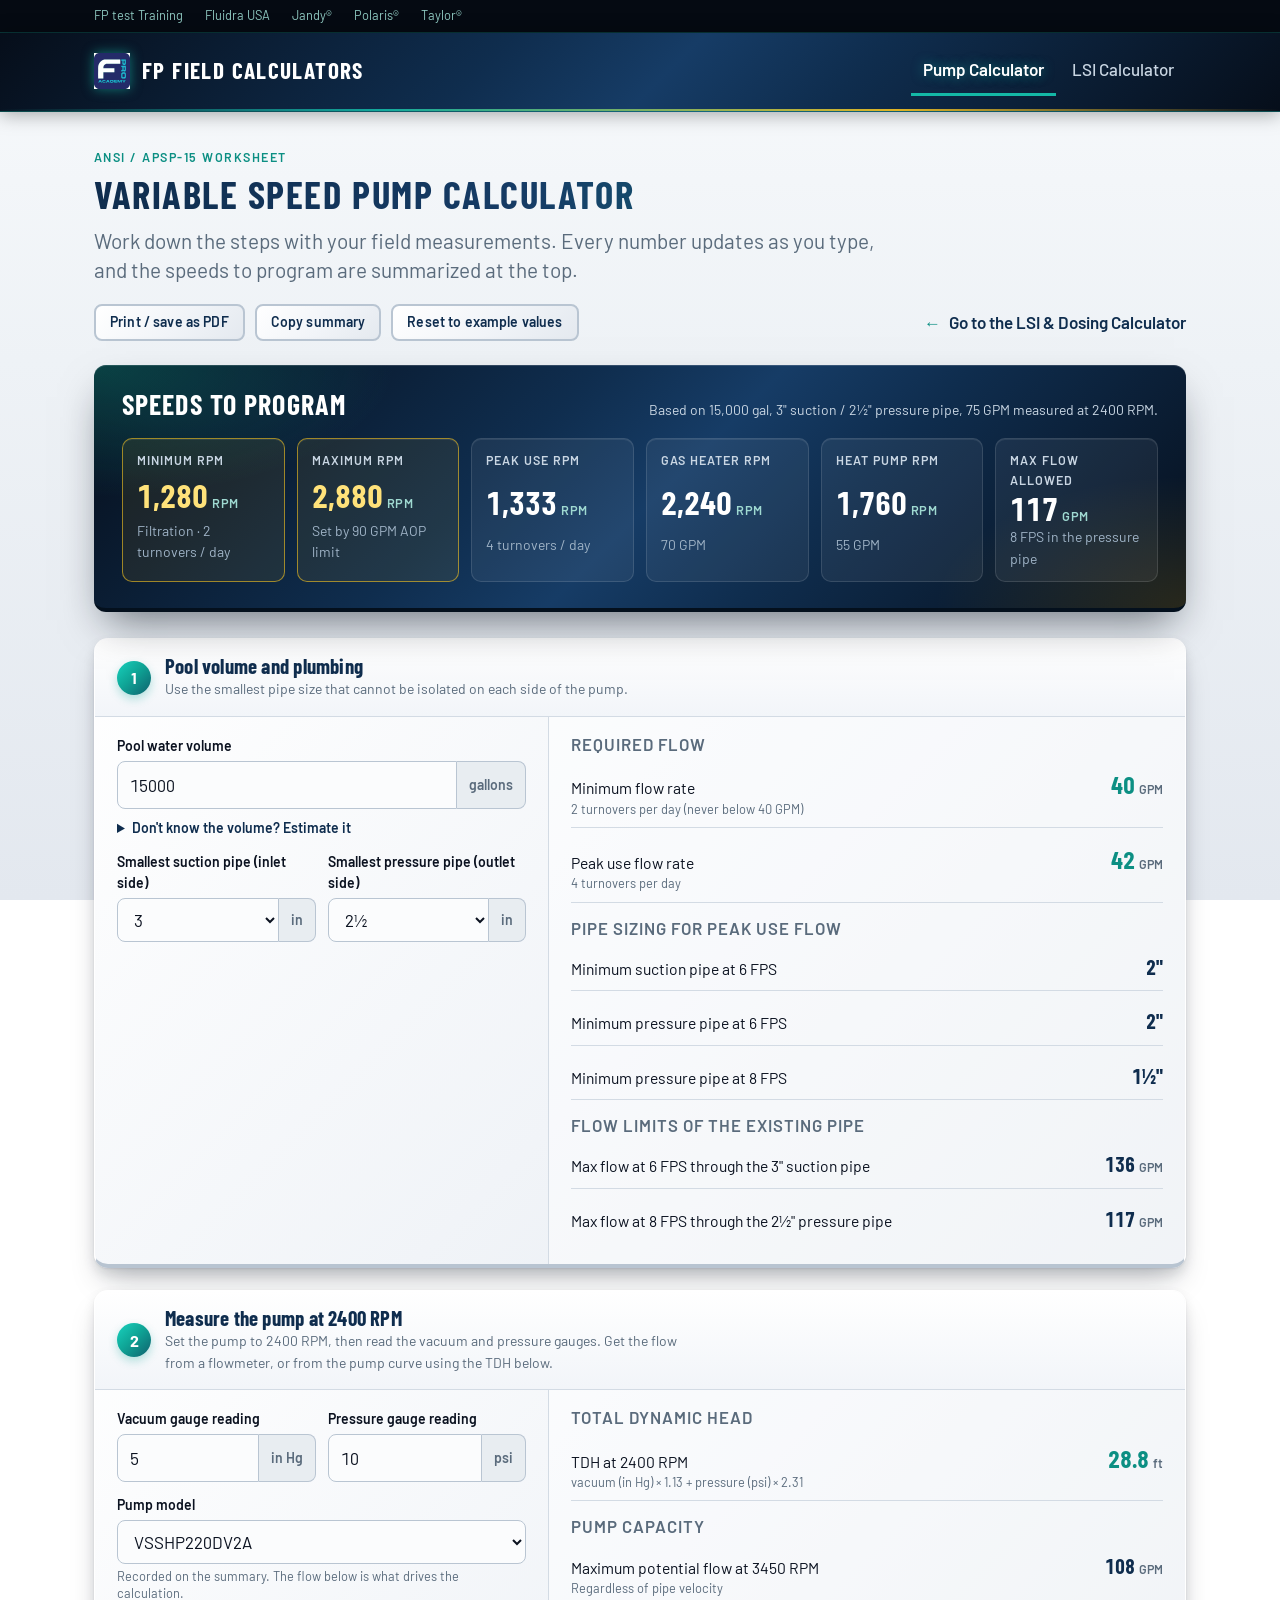
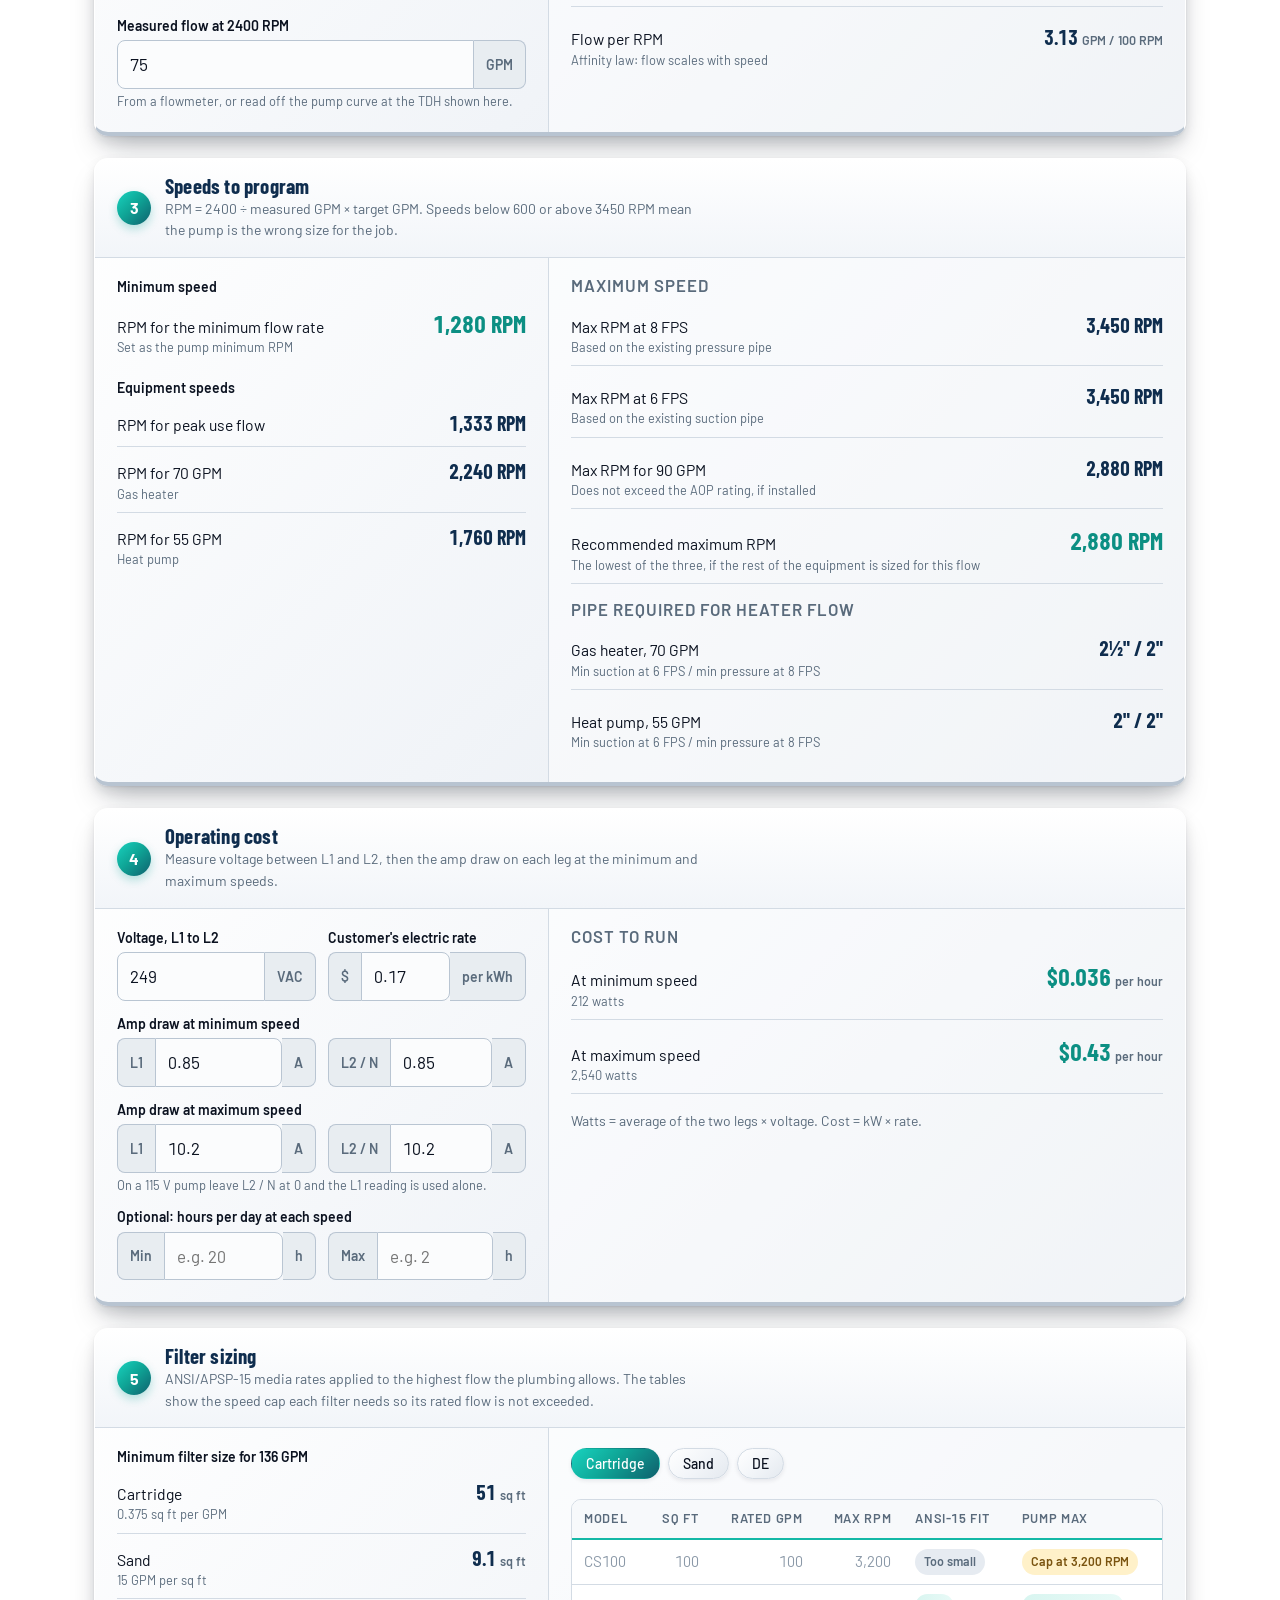
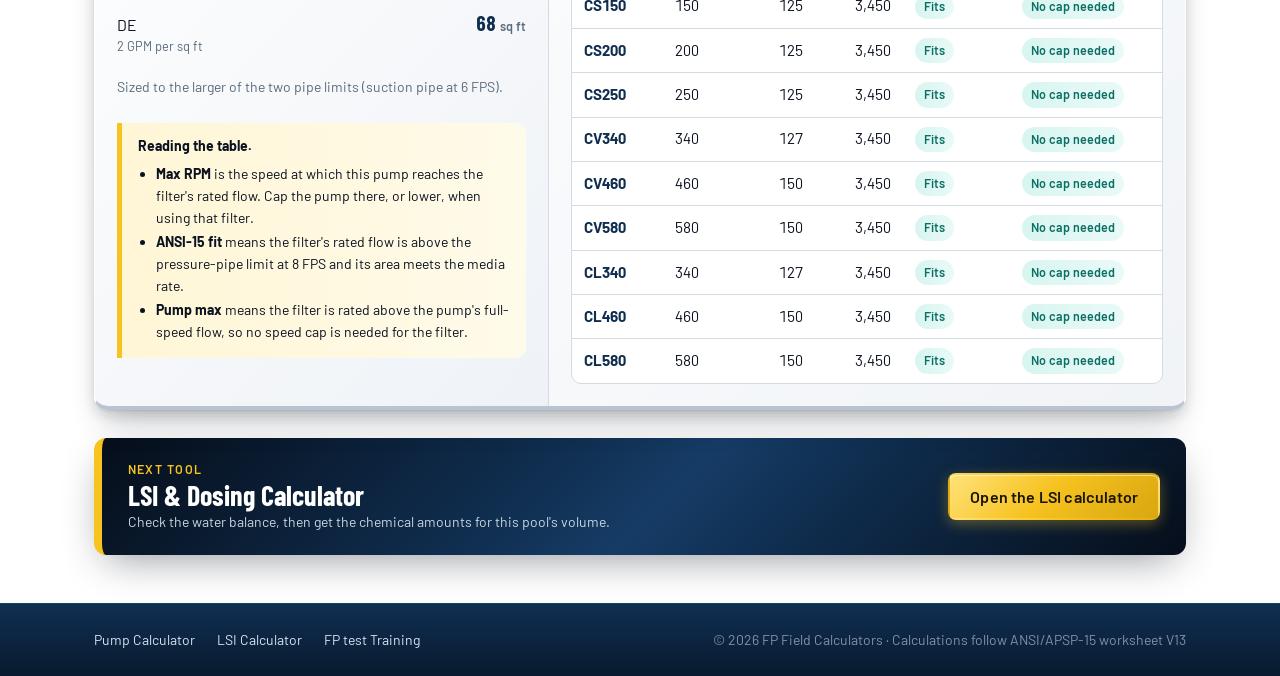
==== index.html @ d6dd89a1 "Add files via upload" ====
<!doctype html>
<html lang="en">
<head>
  <meta charset="utf-8">
  <meta name="viewport" content="width=device-width, initial-scale=1, viewport-fit=cover">
  <title>Variable Speed Pump Calculator</title>
  <meta name="description" content="ANSI/APSP-15 variable speed pump worksheet: flow rates, RPM settings, pipe velocity limits, filter sizing and operating cost.">
  <meta name="theme-color" content="#0F2D4E">
  <link rel="manifest" href="manifest.webmanifest">
  <link rel="icon" href="icon.svg" type="image/svg+xml">
  <link rel="preconnect" href="https://fonts.googleapis.com">
  <link rel="preconnect" href="https://fonts.gstatic.com" crossorigin>
  <link href="https://fonts.googleapis.com/css2?family=Barlow:wght@400;500;600;700&family=Barlow+Condensed:wght@600;700&display=swap" rel="stylesheet">
  <link rel="stylesheet" href="css/styles.css">
</head>
<body>
  <a class="skip" href="#app">Skip to content</a>

  <div class="utility">
    <div class="wrap utility-in">
      <a href="https://fptestacademy.github.io/testacademy/" target="_blank" rel="noopener">FP test Training</a>
      <a href="https://www.fluidrausa.com/en" target="_blank" rel="noopener">Fluidra USA</a>
      <a href="https://www.jandy.com/en" target="_blank" rel="noopener">Jandy&reg;</a>
      <a href="https://www.polarispool.com/en" target="_blank" rel="noopener">Polaris&reg;</a>
      <a href="https://taylortechnologies.com/" target="_blank" rel="noopener">Taylor&reg;</a>
    </div>
  </div>
  <header class="site-header">
    <div class="wrap header-in">
      <a class="brand" href="index.html"><img src="icon.svg" alt=""><span>FP Field Calculators</span></a>
      <button class="menu-btn" id="menubtn" type="button" aria-expanded="false" aria-controls="navarea" aria-label="Menu"><span></span><span></span><span></span></button>
      <div class="nav-area" id="navarea">
        <nav class="nav" aria-label="Main">
          <a href="index.html" aria-current="page">Pump Calculator</a>
          <a href="lsi.html">LSI Calculator</a>
        </nav>
      </div>
    </div>
  </header>

  <main id="app" tabindex="-1">
    <div class="wrap">
      <div class="page-title">
        <span class="eyebrow">ANSI / APSP-15 worksheet</span>
        <h1>Variable Speed Pump Calculator</h1>
        <p class="lede">Work down the steps with your field measurements. Every number updates as you type, and the speeds to program are summarized at the top.</p>
        <div class="page-actions no-print">
          <button class="btn btn-ghost btn-sm" id="printBtn" type="button">Print / save as PDF</button>
          <button class="btn btn-ghost btn-sm" id="copyBtn" type="button">Copy summary</button>
          <button class="btn btn-ghost btn-sm" id="resetBtn" type="button">Reset to example values</button>
          <a class="backlink" href="lsi.html" style="margin-left:auto">Go to the LSI &amp; Dosing Calculator</a>
        </div>
      </div>

      <section class="hero" aria-labelledby="heroTitle">
        <div class="hero-head">
          <div class="hero-title" id="heroTitle">Speeds to program</div>
          <p class="hero-note">Based on <span id="hVolume">15,000</span> gal, <span id="hSuction">3"</span> suction / <span id="hPressure">2.5"</span> pressure pipe, <span id="hGpm">75</span> GPM measured at 2400 RPM.</p>
        </div>
        <div class="tiles">
          <div class="tile is-key"><span class="tile-label">Minimum RPM</span><span class="tile-value" id="tMin">—</span><span class="tile-sub">Filtration · 2 turnovers / day</span></div>
          <div class="tile is-key"><span class="tile-label">Maximum RPM</span><span class="tile-value" id="tMax">—</span><span class="tile-sub" id="tMaxSub">Lowest of the pipe and AOP limits</span></div>
          <div class="tile"><span class="tile-label">Peak use RPM</span><span class="tile-value" id="tPeak">—</span><span class="tile-sub">4 turnovers / day</span></div>
          <div class="tile"><span class="tile-label">Gas heater RPM</span><span class="tile-value" id="tHeater">—</span><span class="tile-sub">70 GPM</span></div>
          <div class="tile"><span class="tile-label">Heat pump RPM</span><span class="tile-value" id="tHeatPump">—</span><span class="tile-sub">55 GPM</span></div>
          <div class="tile"><span class="tile-label">Max flow allowed</span><span class="tile-value" id="tMaxGpm">—</span><span class="tile-sub" id="tMaxGpmSub">Limited by pipe velocity</span></div>
        </div>
      </section>

      <div class="steps">

        <!-- STEP 1 -->
        <section class="step" aria-labelledby="s1">
          <div class="step-head"><span class="step-n">1</span><div><h2 id="s1">Pool volume and plumbing</h2><p>Use the smallest pipe size that cannot be isolated on each side of the pump.</p></div></div>
          <div class="step-body">
            <div class="inputs">
              <div class="field">
                <label for="volume">Pool water volume</label>
                <div class="control"><input type="number" id="volume" inputmode="decimal" min="0" step="100" value="15000"><span class="unit">gallons</span></div>
                <details class="more">
                  <summary>Don't know the volume? Estimate it</summary>
                  <div class="two" style="margin-top:8px">
                    <div class="field"><label for="estShape">Shape</label><select id="estShape"><option value="7.5">Rectangle</option><option value="5.9">Round / oval</option><option value="7.0">Kidney / freeform</option></select></div>
                    <div class="field"><label for="estLen">Length</label><div class="control"><input type="number" id="estLen" inputmode="decimal" min="0" step="1" placeholder="30"><span class="unit">ft</span></div></div>
                    <div class="field"><label for="estWid">Width</label><div class="control"><input type="number" id="estWid" inputmode="decimal" min="0" step="1" placeholder="15"><span class="unit">ft</span></div></div>
                    <div class="field"><label for="estDepth">Average depth</label><div class="control"><input type="number" id="estDepth" inputmode="decimal" min="0" step="0.5" placeholder="5"><span class="unit">ft</span></div></div>
                  </div>
                  <div class="row" style="margin-top:10px"><span class="small muted">Estimate: <strong id="estOut">—</strong></span><button type="button" class="btn btn-ghost btn-sm" id="estUse">Use this volume</button></div>
                </details>
              </div>
              <div class="two">
                <div class="field">
                  <label for="suction">Smallest suction pipe (inlet side)</label>
                  <div class="control"><select id="suction"><option value="1">1</option><option value="1.5">1½</option><option value="2">2</option><option value="2.5">2½</option><option value="3" selected>3</option><option value="4">4</option><option value="6">6</option></select><span class="unit">in</span></div>
                </div>
                <div class="field">
                  <label for="pressure">Smallest pressure pipe (outlet side)</label>
                  <div class="control"><select id="pressure"><option value="1">1</option><option value="1.5">1½</option><option value="2">2</option><option value="2.5" selected>2½</option><option value="3">3</option><option value="4">4</option><option value="6">6</option></select><span class="unit">in</span></div>
                </div>
              </div>
            </div>
            <div class="results">
              <h3>Required flow</h3>
              <div class="kv is-key"><span class="k">Minimum flow rate<small>2 turnovers per day (never below 40 GPM)</small></span><span class="v"><span id="minFlow">—</span><small>GPM</small></span></div>
              <div class="kv is-key"><span class="k">Peak use flow rate<small>4 turnovers per day</small></span><span class="v"><span id="peakFlow">—</span><small>GPM</small></span></div>
              <h3>Pipe sizing for peak use flow</h3>
              <div class="kv"><span class="k">Minimum suction pipe at 6 FPS</span><span class="v" id="minSuction6">—</span></div>
              <div class="kv"><span class="k">Minimum pressure pipe at 6 FPS</span><span class="v" id="minPressure6">—</span></div>
              <div class="kv"><span class="k">Minimum pressure pipe at 8 FPS</span><span class="v" id="minPressure8">—</span></div>
              <h3>Flow limits of the existing pipe</h3>
              <div class="kv"><span class="k">Max flow at 6 FPS through the <span id="lblSuction">3"</span> suction pipe</span><span class="v"><span id="maxGpmSuction">—</span><small>GPM</small></span></div>
              <div class="kv"><span class="k">Max flow at 8 FPS through the <span id="lblPressure">2½"</span> pressure pipe</span><span class="v"><span id="maxGpmPressure">—</span><small>GPM</small></span></div>
            </div>
          </div>
        </section>

        <!-- STEP 2 -->
        <section class="step" aria-labelledby="s2">
          <div class="step-head"><span class="step-n">2</span><div><h2 id="s2">Measure the pump at 2400 RPM</h2><p>Set the pump to 2400 RPM, then read the vacuum and pressure gauges. Get the flow from a flowmeter, or from the pump curve using the TDH below.</p></div></div>
          <div class="step-body">
            <div class="inputs">
              <div class="two">
                <div class="field"><label for="vacuum">Vacuum gauge reading</label><div class="control"><input type="number" id="vacuum" inputmode="decimal" min="0" step="0.5" value="5"><span class="unit">in Hg</span></div></div>
                <div class="field"><label for="psi">Pressure gauge reading</label><div class="control"><input type="number" id="psi" inputmode="decimal" min="0" step="0.5" value="10"><span class="unit">psi</span></div></div>
              </div>
              <div class="field">
                <label for="model">Pump model</label>
                <select id="model">
                  <option value="JEP2.0SVRS">JEP2.0SVRS</option>
                  <option value="VSFHP085AUT">VSFHP085AUT</option>
                  <option value="VSFHP085JEP">VSFHP085JEP</option>
                  <option value="VSFHP130DV">VSFHP130DV</option>
                  <option value="VSFHP165AUT">VSFHP165AUT</option>
                  <option value="VSFHP165DV">VSFHP165DV</option>
                  <option value="VSFHP165JEP">VSFHP165JEP</option>
                  <option value="VSFHP185DV">VSFHP185DV</option>
                  <option value="VSFHP185DV2A">VSFHP185DV2A</option>
                  <option value="VSFHP270AUT">VSFHP270AUT</option>
                  <option value="VSFHP270DV2A">VSFHP270DV2A</option>
                  <option value="VSFHP270JEP">VSFHP270JEP</option>
                  <option value="VSFHP3802A">VSFHP3802A</option>
                  <option value="VSPHP270AUT">VSPHP270AUT</option>
                  <option value="VSPHP270DV2A">VSPHP270DV2A</option>
                  <option value="VSPHP270JEP">VSPHP270JEP</option>
                  <option value="VSSHP220AUT">VSSHP220AUT</option>
                  <option value="VSSHP220DV2A" selected>VSSHP220DV2A</option>
                  <option value="VSSHP270AUT">VSSHP270AUT</option>
                  <option value="VSSHP270DV2A">VSSHP270DV2A</option>
                  <option value="VSSHP270SVRS">VSSHP270SVRS</option>
                  <option value="VSSHP3802A">VSSHP3802A</option>
                  <option value="other">Other / not listed</option>
                </select>
                <span class="hint">Recorded on the summary. The flow below is what drives the calculation.</span>
              </div>
              <div class="field">
                <label for="gpm2400">Measured flow at 2400 RPM</label>
                <div class="control"><input type="number" id="gpm2400" inputmode="decimal" min="1" step="1" value="75"><span class="unit">GPM</span></div>
                <span class="hint">From a flowmeter, or read off the pump curve at the TDH shown here.</span>
              </div>
            </div>
            <div class="results">
              <h3>Total dynamic head</h3>
              <div class="kv is-key"><span class="k">TDH at 2400 RPM<small>vacuum (in Hg) × 1.13 + pressure (psi) × 2.31</small></span><span class="v"><span id="tdh">—</span><small>ft</small></span></div>
              <h3>Pump capacity</h3>
              <div class="kv"><span class="k">Maximum potential flow at 3450 RPM<small>Regardless of pipe velocity</small></span><span class="v"><span id="pumpMaxGpm">—</span><small>GPM</small></span></div>
              <div class="kv"><span class="k">Flow per RPM<small>Affinity law: flow scales with speed</small></span><span class="v"><span id="gpmPerRpm">—</span><small>GPM / 100 RPM</small></span></div>
            </div>
          </div>
        </section>

        <!-- STEP 3 -->
        <section class="step" aria-labelledby="s3">
          <div class="step-head"><span class="step-n">3</span><div><h2 id="s3">Speeds to program</h2><p>RPM = 2400 ÷ measured GPM × target GPM. Speeds below 600 or above 3450 RPM mean the pump is the wrong size for the job.</p></div></div>
          <div class="step-body">
            <div class="inputs">
              <div class="field"><label>Minimum speed</label>
                <div class="kv is-key"><span class="k">RPM for the minimum flow rate<small>Set as the pump minimum RPM</small></span><span class="v" id="rpmMin">—</span></div>
              </div>
              <div class="field"><label>Equipment speeds</label>
                <div class="kv"><span class="k">RPM for peak use flow</span><span class="v" id="rpmPeak">—</span><p class="flag is-bad" id="flagPeak" hidden></p></div>
                <div class="kv"><span class="k">RPM for 70 GPM<small>Gas heater</small></span><span class="v" id="rpmHeater">—</span><p class="flag is-bad" id="flagHeater" hidden></p></div>
                <div class="kv"><span class="k">RPM for 55 GPM<small>Heat pump</small></span><span class="v" id="rpmHeatPump">—</span><p class="flag is-bad" id="flagHeatPump" hidden></p></div>
              </div>
            </div>
            <div class="results">
              <h3>Maximum speed</h3>
              <div class="kv"><span class="k">Max RPM at 8 FPS<small>Based on the existing pressure pipe</small></span><span class="v" id="maxRpmPressure">—</span></div>
              <div class="kv"><span class="k">Max RPM at 6 FPS<small>Based on the existing suction pipe</small></span><span class="v" id="maxRpmSuction">—</span></div>
              <div class="kv"><span class="k">Max RPM for 90 GPM<small>Does not exceed the AOP rating, if installed</small></span><span class="v" id="maxRpmAop">—</span></div>
              <div class="kv is-key"><span class="k">Recommended maximum RPM<small>The lowest of the three, if the rest of the equipment is sized for this flow</small></span><span class="v" id="rpmMaxRec">—</span></div>
              <p class="flag is-info" id="flagMax" hidden></p>
              <h3>Pipe required for heater flow</h3>
              <div class="kv"><span class="k">Gas heater, 70 GPM<small>Min suction at 6 FPS / min pressure at 8 FPS</small></span><span class="v" id="pipeHeater">—</span></div>
              <div class="kv"><span class="k">Heat pump, 55 GPM<small>Min suction at 6 FPS / min pressure at 8 FPS</small></span><span class="v" id="pipeHeatPump">—</span></div>
            </div>
          </div>
        </section>

        <!-- STEP 4 -->
        <section class="step" aria-labelledby="s4">
          <div class="step-head"><span class="step-n">4</span><div><h2 id="s4">Operating cost</h2><p>Measure voltage between L1 and L2, then the amp draw on each leg at the minimum and maximum speeds.</p></div></div>
          <div class="step-body">
            <div class="inputs">
              <div class="two">
                <div class="field"><label for="volts">Voltage, L1 to L2</label><div class="control"><input type="number" id="volts" inputmode="decimal" min="0" step="1" value="249"><span class="unit">VAC</span></div></div>
                <div class="field"><label for="kwh">Customer's electric rate</label><div class="control"><span class="unit" style="border-left:1.5px solid #B9C5D2;border-right:0;border-radius:8px 0 0 8px">$</span><input type="number" id="kwh" inputmode="decimal" min="0" step="0.01" value="0.17" style="border-radius:0 8px 8px 0"><span class="unit">per kWh</span></div></div>
              </div>
              <div class="field"><label>Amp draw at minimum speed</label>
                <div class="two">
                  <div class="control"><span class="unit" style="border-left:1.5px solid #B9C5D2;border-right:0;border-radius:8px 0 0 8px">L1</span><input type="number" id="ampsMinL1" inputmode="decimal" min="0" step="0.01" value="0.85" aria-label="L1 amps at minimum speed" style="border-radius:0 8px 8px 0"><span class="unit">A</span></div>
                  <div class="control"><span class="unit" style="border-left:1.5px solid #B9C5D2;border-right:0;border-radius:8px 0 0 8px">L2 / N</span><input type="number" id="ampsMinL2" inputmode="decimal" min="0" step="0.01" value="0.85" aria-label="L2 amps at minimum speed" style="border-radius:0 8px 8px 0"><span class="unit">A</span></div>
                </div>
              </div>
              <div class="field"><label>Amp draw at maximum speed</label>
                <div class="two">
                  <div class="control"><span class="unit" style="border-left:1.5px solid #B9C5D2;border-right:0;border-radius:8px 0 0 8px">L1</span><input type="number" id="ampsMaxL1" inputmode="decimal" min="0" step="0.01" value="10.2" aria-label="L1 amps at maximum speed" style="border-radius:0 8px 8px 0"><span class="unit">A</span></div>
                  <div class="control"><span class="unit" style="border-left:1.5px solid #B9C5D2;border-right:0;border-radius:8px 0 0 8px">L2 / N</span><input type="number" id="ampsMaxL2" inputmode="decimal" min="0" step="0.01" value="10.2" aria-label="L2 amps at maximum speed" style="border-radius:0 8px 8px 0"><span class="unit">A</span></div>
                </div>
                <span class="hint">On a 115 V pump leave L2 / N at 0 and the L1 reading is used alone.</span>
              </div>
              <div class="field"><label>Optional: hours per day at each speed</label>
                <div class="two">
                  <div class="control"><span class="unit" style="border-left:1.5px solid #B9C5D2;border-right:0;border-radius:8px 0 0 8px">Min</span><input type="number" id="hoursMin" inputmode="decimal" min="0" max="24" step="0.5" placeholder="e.g. 20" aria-label="Hours per day at minimum speed" style="border-radius:0 8px 8px 0"><span class="unit">h</span></div>
                  <div class="control"><span class="unit" style="border-left:1.5px solid #B9C5D2;border-right:0;border-radius:8px 0 0 8px">Max</span><input type="number" id="hoursMax" inputmode="decimal" min="0" max="24" step="0.5" placeholder="e.g. 2" aria-label="Hours per day at maximum speed" style="border-radius:0 8px 8px 0"><span class="unit">h</span></div>
                </div>
              </div>
            </div>
            <div class="results">
              <h3>Cost to run</h3>
              <div class="kv is-key"><span class="k">At minimum speed<small><span id="wMin">—</span> watts</small></span><span class="v"><span id="costMin">—</span><small>per hour</small></span></div>
              <div class="kv is-key"><span class="k">At maximum speed<small><span id="wMax">—</span> watts</small></span><span class="v"><span id="costMax">—</span><small>per hour</small></span></div>
              <div id="dailyBlock" hidden>
                <h3>With the schedule entered</h3>
                <div class="kv"><span class="k">Per day</span><span class="v" id="costDay">—</span></div>
                <div class="kv"><span class="k">Per month (30 days)</span><span class="v" id="costMonth">—</span></div>
                <div class="kv"><span class="k">Per year</span><span class="v" id="costYear">—</span></div>
              </div>
              <p class="small muted" style="margin:6px 0 0">Watts = average of the two legs × voltage. Cost = kW × rate.</p>
            </div>
          </div>
        </section>

        <!-- STEP 5 -->
        <section class="step" aria-labelledby="s5">
          <div class="step-head"><span class="step-n">5</span><div><h2 id="s5">Filter sizing</h2><p>ANSI/APSP-15 media rates applied to the highest flow the plumbing allows. The tables show the speed cap each filter needs so its rated flow is not exceeded.</p></div></div>
          <div class="step-body">
            <div class="inputs">
              <div class="field"><label>Minimum filter size for <span id="sqftBasis">—</span> GPM</label>
                <div class="kv"><span class="k">Cartridge<small>0.375 sq ft per GPM</small></span><span class="v"><span id="sqftCart">—</span><small>sq ft</small></span></div>
                <div class="kv"><span class="k">Sand<small>15 GPM per sq ft</small></span><span class="v"><span id="sqftSand">—</span><small>sq ft</small></span></div>
                <div class="kv"><span class="k">DE<small>2 GPM per sq ft</small></span><span class="v"><span id="sqftDe">—</span><small>sq ft</small></span></div>
              </div>
              <p class="small muted">Sized to the larger of the two pipe limits (<span id="sqftWhich">—</span>).</p>
              <div class="notice small">
                <strong>Reading the table.</strong>
                <ul>
                  <li><strong>Max RPM</strong> is the speed at which this pump reaches the filter's rated flow. Cap the pump there, or lower, when using that filter.</li>
                  <li><strong>ANSI-15 fit</strong> means the filter's rated flow is above the pressure-pipe limit at 8 FPS and its area meets the media rate.</li>
                  <li><strong>Pump max</strong> means the filter is rated above the pump's full-speed flow, so no speed cap is needed for the filter.</li>
                </ul>
              </div>
            </div>
            <div class="results">
              <div class="tabs" role="tablist" aria-label="Filter type">
                <button class="chip" type="button" role="tab" data-type="cartridge" aria-pressed="true">Cartridge</button>
                <button class="chip" type="button" role="tab" data-type="sand" aria-pressed="false">Sand</button>
                <button class="chip" type="button" role="tab" data-type="de" aria-pressed="false">DE</button>
              </div>
              <div class="table-scroll">
                <table id="filterTable">
                  <thead><tr><th>Model</th><th class="n">Sq ft</th><th class="n">Rated GPM</th><th class="n">Max RPM</th><th>ANSI-15 fit</th><th>Pump max</th></tr></thead>
                  <tbody></tbody>
                </table>
              </div>
            </div>
          </div>
        </section>
      </div>

      <a class="xlink no-print" href="lsi.html">
        <div>
          <div class="xlink-label">Next tool</div>
          <div class="xlink-title">LSI &amp; Dosing Calculator</div>
          <div class="xlink-sub">Check the water balance, then get the chemical amounts for this pool's volume.</div>
        </div>
        <span class="btn btn-accent">Open the LSI calculator</span>
      </a>
    </div>
  </main>

  <footer class="site-footer">
    <div class="wrap footer-in">
      <nav class="footer-nav" aria-label="Footer">
        <a href="index.html">Pump Calculator</a>
        <a href="lsi.html">LSI Calculator</a>
        <a href="https://fptestacademy.github.io/testacademy/" target="_blank" rel="noopener">FP test Training</a>
      </nav>
      <span>&copy; <span id="year">2026</span> FP Field Calculators &middot; Calculations follow ANSI/APSP-15 worksheet V13</span>
    </div>
  </footer>

  <div id="toast" class="toast" role="status" aria-live="polite"></div>
  <script src="js/common.js"></script>
  <script src="js/pump.js"></script>
</body>
</html>
---- css/styles.css ----
/* FP Field Calculators
   Same chrome as the FP test Training site: thin utility bar, brushed-metal header with the
   current page underlined in teal, sheen cards with a 3-D lip, plain metal footer.
   Layout: worksheet steps top to bottom; inputs on the left of each step, results on the right. */
:root {
  --ink: #0B1220;
  --steel: #5A6B7C;
  --paper: #EEF2F6;
  --surface: #FFFFFF;
  --line: #D3DBE4;
  --navy: #0F2D4E;
  --navy-deep: #071527;
  --teal: #14B8A6;
  --teal-deep: #0C8F83;
  --tag: #F6C321;
  --ok: #0F8F83;
  --warn: #B7791F;
  --danger: #C62828;
  --metal: linear-gradient(135deg, #060E1A 0%, #0F2D4E 38%, #163C66 52%, #0F2D4E 66%, #060E1A 100%);
  --metal-flat: linear-gradient(180deg, #102F52, #081A2F);
  --sheen: linear-gradient(135deg, #FFFFFF 0%, #F1F4F8 55%, #E4E9EF 100%);
  --brass: linear-gradient(135deg, #FFE27A 0%, #F6C321 45%, #D9A70F 100%);
  --tealgrad: linear-gradient(135deg, #19D3BF 0%, #0FA697 45%, #0F2D4E 140%);
  --glow: 0 0 0 1px rgba(20,184,166,.35), 0 10px 30px rgba(15,45,78,.18);
  --shadow: 0 1px 2px rgba(11,18,32,.06), 0 8px 24px rgba(11,18,32,.08);
  --lift: inset 0 1px 0 #fff, 0 1px 2px rgba(11,18,32,.08), 0 6px 12px rgba(11,18,32,.10), 0 18px 32px -10px rgba(11,18,32,.28);

  --display: "Barlow Condensed", "Arial Narrow", "Helvetica Neue", Arial, sans-serif;
  --body: "Barlow", "Helvetica Neue", Arial, sans-serif;
  --mono: ui-monospace, SFMono-Regular, Menlo, Consolas, monospace;

  --step--1: 0.875rem;
  --step-0: 1.0625rem;
  --step-1: 1.3rem;
  --step-2: 1.75rem;
  --step-3: 2.4rem;
  --step-4: 3.2rem;
  --radius: 10px;
  color-scheme: light;
}

*, *::before, *::after { box-sizing: border-box; }
[hidden] { display: none !important; }
html { -webkit-text-size-adjust: 100%; }
body {
  margin: 0;
  background: linear-gradient(180deg, #F8FAFC 0%, #EEF2F6 40%, #E3E8EF 100%) fixed;
  color: var(--ink);
  font: 400 var(--step-0)/1.55 var(--body);
  display: flex; flex-direction: column; min-height: 100vh;
  padding-bottom: env(safe-area-inset-bottom, 0px);
}
main { flex: 1; }
h1, h2, h3 { font-family: var(--display); font-weight: 700; line-height: 1.1; color: var(--navy); margin: 0 0 .5em; letter-spacing: .01em; text-wrap: balance; }
h1 { font-size: var(--step-3); text-transform: uppercase; letter-spacing: .04em; }
h2 { font-size: var(--step-2); }
h3 { font-size: var(--step-1); font-weight: 600; }
p { margin: 0 0 1em; max-width: 68ch; }
a { color: var(--teal-deep); text-underline-offset: 3px; }
:focus-visible { outline: 3px solid var(--teal); outline-offset: 2px; }
main:focus { outline: none; }
img, svg { max-width: 100%; }
code { font-family: var(--mono); font-size: .92em; background: #E8EDF1; padding: .1em .35em; border-radius: 3px; }

.wrap { max-width: 1140px; margin: 0 auto; padding-left: max(24px, env(safe-area-inset-left, 0px)); padding-right: max(24px, env(safe-area-inset-right, 0px)); }
.pad { padding-top: 36px; padding-bottom: 64px; }
.muted { color: var(--steel); }
.small { font-size: var(--step--1); }
.row { display: flex; flex-wrap: wrap; gap: 12px; align-items: center; }
.sr, .skip { position: absolute; left: -9999px; }
.skip:focus { left: 12px; top: 12px; z-index: 30; background: var(--tag); color: var(--ink); padding: 8px 12px; }
.num { font-variant-numeric: tabular-nums; }

/* ---------- utility bar ---------- */
.utility { background: #050A12; color: #7FB8B0; font-size: .8rem; border-bottom: 1px solid rgba(20,184,166,.25); padding-top: env(safe-area-inset-top, 0px); }
.utility-in { display: flex; flex-wrap: wrap; gap: 0 22px; min-height: 32px; align-items: center; }
.utility a { color: #8FC9C1; text-decoration: none; padding: 6px 0; }
.utility a:hover { color: #fff; text-decoration: underline; }

/* ---------- header ---------- */
.site-header { background: var(--metal); border-bottom: 1px solid rgba(20,184,166,.35); box-shadow: 0 2px 18px rgba(0,0,0,.35); position: sticky; top: 0; z-index: 20; }
.site-header::after { content: ""; display: block; height: 2px; background: linear-gradient(90deg, transparent, var(--teal) 30%, var(--tag) 70%, transparent); opacity: .9; }
.header-in { display: flex; align-items: center; gap: 24px; min-height: 76px; }
.brand { display: flex; align-items: center; gap: 12px; white-space: nowrap; color: #fff; text-decoration: none; font: 700 1.45rem/1 var(--display); letter-spacing: .06em; text-transform: uppercase; }
.brand img { width: 36px; height: 36px; filter: drop-shadow(0 0 6px rgba(20,184,166,.6)); }
.menu-btn { display: none; margin-left: auto; background: none; border: 1.5px solid rgba(255,255,255,.35); border-radius: var(--radius); padding: 8px 10px; cursor: pointer; }
.menu-btn span { display: block; width: 20px; height: 2px; background: #fff; margin: 4px 0; }
.nav-area { display: flex; align-items: center; gap: 8px 4px; margin-left: auto; }
.nav { display: flex; gap: 4px; }
.nav a { color: #C9D6E3; text-decoration: none; padding: 10px 12px; font-weight: 500; border-bottom: 3px solid transparent; white-space: nowrap; }
.nav a:hover { color: #fff; border-color: rgba(255,255,255,.35); }
.nav a[aria-current="page"] { color: #fff; border-color: var(--teal); font-weight: 600; text-shadow: 0 0 12px rgba(20,184,166,.6); }

/* ---------- footer ---------- */
.site-footer { background: var(--metal-flat); border-top: 1px solid rgba(20,184,166,.3); color: #9FB3C6; margin-top: 48px; }
.footer-in { display: flex; flex-wrap: wrap; gap: 12px 28px; align-items: center; justify-content: space-between; min-height: 72px; padding-top: 14px; padding-bottom: 14px; font-size: var(--step--1); }
.footer-nav { display: flex; flex-wrap: wrap; gap: 4px 22px; }
.footer-nav a { color: #D7E3EE; text-decoration: none; }
.footer-nav a:hover { text-decoration: underline; }
.site-footer span { color: #7F93A6; }

/* ---------- buttons ---------- */
.btn { display: inline-flex; align-items: center; justify-content: center; gap: 8px; font: 600 1rem/1.2 var(--body); text-decoration: none; cursor: pointer; padding: 12px 20px; border-radius: 8px; border: 2px solid transparent; letter-spacing: .01em; transition: transform .12s ease, box-shadow .12s ease, filter .12s ease; }
.btn:hover { transform: translateY(-1px); }
.btn-primary { background: var(--tealgrad); color: #fff; box-shadow: 0 4px 14px rgba(15,166,151,.35), inset 0 1px 0 rgba(255,255,255,.25); }
.btn-primary:hover { filter: brightness(1.06); }
.btn-accent { background: var(--brass); color: #1A1400; box-shadow: 0 4px 14px rgba(246,195,33,.35), inset 0 1px 0 rgba(255,255,255,.55); }
.btn-ghost { color: var(--navy); border-color: #B9C5D2; background: var(--sheen); }
.btn-ghost:hover { border-color: var(--teal); box-shadow: 0 0 0 3px rgba(20,184,166,.15); }
.btn-sm { padding: 8px 14px; font-size: var(--step--1); }

/* ---------- page title band ---------- */
.page-title { padding-top: 36px; display: grid; gap: 6px; }
.eyebrow { color: var(--teal-deep); font-weight: 600; font-size: .78rem; text-transform: uppercase; letter-spacing: .12em; }
.page-title h1 { background: linear-gradient(90deg, #0F2D4E 0%, #163C66 40%, #0C8F83 100%); -webkit-background-clip: text; background-clip: text; color: transparent; margin: 0; }
.page-title .lede { font-size: var(--step-1); line-height: 1.4; color: var(--steel); margin: 4px 0 0; }
.page-actions { display: flex; flex-wrap: wrap; gap: 10px; align-items: center; margin-top: 14px; }
.backlink { display: inline-flex; align-items: center; gap: 8px; font-weight: 600; text-decoration: none; color: var(--navy); }
.backlink:hover { text-decoration: underline; }
.backlink::before { content: "\2190"; color: var(--teal-deep); }

/* ---------- summary hero (the "program these speeds" strip) ---------- */
.hero { display: grid; gap: 18px; background: var(--metal); color: #fff; border-radius: 12px; padding: 24px 28px 26px; margin: 24px 0 8px; position: relative; overflow: hidden; box-shadow: 0 1px 0 rgba(255,255,255,.15) inset, 0 20px 40px -12px rgba(6,14,26,.55); border-bottom: 4px solid #04101D; }
.hero::before { content: ""; position: absolute; inset: 0; background: radial-gradient(500px 220px at 0% 0%, rgba(20,184,166,.3), transparent 60%), radial-gradient(420px 220px at 100% 100%, rgba(246,195,33,.14), transparent 60%); pointer-events: none; }
.hero > * { position: relative; }
.hero-head { display: flex; flex-wrap: wrap; gap: 8px 20px; align-items: baseline; justify-content: space-between; }
.hero-title { font: 700 var(--step-2)/1.1 var(--display); text-transform: uppercase; letter-spacing: .04em; }
.hero-note { color: #C9D6E3; font-size: var(--step--1); margin: 0; max-width: none; }
.tiles { display: grid; grid-template-columns: repeat(auto-fit, minmax(150px, 1fr)); gap: 12px; }
.tile { background: rgba(255,255,255,.06); border: 1px solid rgba(255,255,255,.12); border-radius: 10px; padding: 12px 14px 12px; display: grid; gap: 2px; min-width: 0; box-shadow: inset 0 1px 0 rgba(255,255,255,.08); }
.tile.is-key { border-color: rgba(246,195,33,.6); background: rgba(246,195,33,.08); }
.tile-label { color: #C9D6E3; font-size: .78rem; text-transform: uppercase; letter-spacing: .08em; font-weight: 600; }
.tile-value { font: 700 2rem/1 var(--display); color: #fff; font-variant-numeric: tabular-nums; overflow-wrap: anywhere; }
.tile-value small { font: 600 .8rem/1 var(--body); color: #9FD9D1; margin-left: 4px; letter-spacing: .04em; }
.tile-sub { color: #9FB3C6; font-size: var(--step--1); }
.tile.is-bad .tile-value { color: #FFB4A8; font-size: 1.25rem; line-height: 1.15; }
.tile.is-key .tile-value { color: #FFE27A; }

/* ---------- worksheet steps ---------- */
.steps { display: grid; gap: 22px; margin-top: 26px; }
.step { background: var(--sheen); border: 1px solid #fff; border-bottom: 4px solid #B8C4D1; border-radius: 14px; box-shadow: var(--lift); overflow: hidden; }
.step-head { display: flex; gap: 14px; align-items: center; padding: 16px 22px; border-bottom: 1px solid var(--line); background: linear-gradient(180deg, #FFFFFF 0%, #F2F5F9 100%); }
.step-n { flex: 0 0 34px; height: 34px; border-radius: 50%; background: var(--tealgrad); color: #fff; display: inline-flex; align-items: center; justify-content: center; font: 700 1rem var(--body); box-shadow: 0 4px 10px rgba(15,166,151,.3); }
.step-head h2 { margin: 0; font-size: var(--step-1); }
.step-head p { margin: 0; color: var(--steel); font-size: var(--step--1); }
.step-body { display: grid; grid-template-columns: minmax(0, 5fr) minmax(0, 7fr); }
.step-body > * { min-width: 0; }
.inputs { padding: 18px 22px 22px; display: grid; gap: 12px; align-content: start; border-right: 1px solid var(--line); }
.results { padding: 18px 22px 22px; display: grid; gap: 10px; align-content: start; background: rgba(255,255,255,.45); }
.results h3 { margin: 6px 0 0; font-size: 1.05rem; color: var(--steel); font-family: var(--body); font-weight: 600; text-transform: uppercase; letter-spacing: .06em; }
.results h3:first-child { margin-top: 0; }

/* fields */
.field { display: grid; gap: 4px; }
.field label { font-weight: 600; font-size: var(--step--1); color: var(--ink); }
.field .hint { color: var(--steel); font-size: .8rem; line-height: 1.35; }
.control { display: flex; align-items: stretch; }
.control input, .control select { flex: 1; min-width: 0; }
.control .unit { display: inline-flex; align-items: center; padding: 0 12px; border: 1.5px solid #B9C5D2; border-left: 0; border-radius: 0 8px 8px 0; background: #E8EDF1; color: var(--steel); font-size: var(--step--1); font-weight: 600; white-space: nowrap; }
.control input:has(+ .unit), .control select:has(+ .unit) { border-radius: 8px 0 0 8px; }
input, select { font: inherit; color: var(--ink); background: #FBFCFD; border: 1.5px solid #B9C5D2; border-radius: 8px; padding: 10px 12px; width: 100%; font-variant-numeric: tabular-nums; }
input:focus, select:focus { border-color: var(--teal); box-shadow: 0 0 0 3px rgba(20,184,166,.18); outline: none; }
input[type=number] { -moz-appearance: textfield; appearance: textfield; }
.two { display: grid; grid-template-columns: 1fr 1fr; gap: 12px; }
.seg { display: inline-flex; border: 1.5px solid #B9C5D2; border-radius: 8px; overflow: hidden; background: #FBFCFD; }
.seg button { background: transparent; border: 0; padding: 7px 12px; font: 600 var(--step--1) var(--body); color: var(--steel); cursor: pointer; }
.seg button[aria-pressed="true"] { background: var(--tealgrad); color: #fff; }
.check { display: flex; align-items: flex-start; gap: 8px; font-weight: 500; font-size: var(--step--1); }
.check input { width: 18px; height: 18px; margin: 2px 0 0; flex: 0 0 auto; accent-color: var(--teal-deep); }

/* result rows */
.kv { display: grid; grid-template-columns: minmax(0, 1fr) auto; gap: 4px 16px; align-items: baseline; padding: 9px 0; border-bottom: 1px solid var(--line); }
.kv:last-child { border-bottom: 0; }
.kv .k { color: var(--ink); font-size: .98rem; }
.kv .k small { display: block; color: var(--steel); font-size: .8rem; line-height: 1.35; }
.kv .v { font: 700 1.25rem/1.1 var(--display); color: var(--navy); font-variant-numeric: tabular-nums; text-align: right; white-space: nowrap; }
.kv .v small { font: 600 .78rem/1 var(--body); color: var(--steel); margin-left: 4px; }
.kv.is-key .v { color: var(--teal-deep); font-size: 1.5rem; }
.kv .v.is-text { font: 600 .95rem/1.3 var(--body); color: var(--danger); white-space: normal; max-width: 22ch; }
.kv .flag { grid-column: 1 / -1; }
.flag { display: flex; gap: 8px; align-items: flex-start; font-size: var(--step--1); line-height: 1.35; padding: 8px 12px; border-radius: 8px; border-left: 4px solid var(--warn); background: #FFF6D6; color: #5E3F08; max-width: none; margin: 0; }
.flag.is-bad { border-left-color: var(--danger); background: #FBEAE9; color: #7A1C17; }
.flag.is-ok { border-left-color: var(--ok); background: #E4F6F2; color: #0B5B53; }
.flag.is-info { border-left-color: var(--navy); background: #E9EFF6; color: #163C66; }
.pill { display: inline-block; padding: 3px 9px; border-radius: 999px; font-weight: 600; font-size: .78rem; white-space: nowrap; background: #E6EBF1; color: var(--steel); }
.pill.ok { background: linear-gradient(90deg, #D8F5F0, #E9FAF7); color: #0C6F66; }
.pill.bad { background: #FBEAE9; color: #9A1F19; }
.pill.warn { background: #FFF1C9; color: #7A5410; }

/* tables */
.tabs { display: flex; flex-wrap: wrap; gap: 8px; margin: 2px 0 10px; }
.chip { background: var(--sheen); border: 1.5px solid var(--line); color: var(--ink); border-radius: 999px; padding: 6px 14px; font: 500 var(--step--1) var(--body); cursor: pointer; box-shadow: 0 2px 4px rgba(11,18,32,.08); }
.chip:hover { border-color: var(--teal); }
.chip[aria-pressed="true"] { background: var(--tealgrad); border-color: transparent; color: #fff; }
.table-scroll { overflow-x: auto; background: var(--surface); border: 1px solid var(--line); border-radius: var(--radius); }
table { border-collapse: collapse; width: 100%; font-size: .95rem; }
th, td { text-align: left; padding: 9px 12px; border-bottom: 1px solid var(--line); white-space: nowrap; font-variant-numeric: tabular-nums; }
th { font-weight: 600; color: var(--steel); font-size: .8rem; text-transform: uppercase; letter-spacing: .05em; border-bottom: 2px solid var(--teal); background: #F7F9FB; }
td.n, th.n { text-align: right; }
tbody tr:last-child td { border-bottom: 0; }
tbody tr.is-fit td:first-child { font-weight: 700; color: var(--navy); }
tbody tr.is-dim td { color: #8B99A8; }

/* LSI gauge */
.gauge { display: grid; gap: 8px; padding: 6px 0 2px; }
.gauge-top { display: flex; flex-wrap: wrap; gap: 6px 18px; align-items: baseline; justify-content: space-between; }
.gauge-value { font: 700 3.2rem/1 var(--display); color: var(--navy); font-variant-numeric: tabular-nums; }
.gauge-value.is-low { color: #8A2E1E; }
.gauge-value.is-high { color: #6A5100; }
.gauge-value.is-ok { color: var(--teal-deep); }
.gauge-word { font: 700 1.1rem/1.2 var(--display); text-transform: uppercase; letter-spacing: .08em; color: var(--steel); }
.scale { position: relative; height: 54px; margin-top: 4px; }
.scale-bar { position: absolute; left: 0; right: 0; top: 18px; height: 14px; border-radius: 7px; background: linear-gradient(90deg, #C9472F 0%, #E8A58C 30%, #14B8A6 36%, #14B8A6 64%, #F3D27A 70%, #C99A0A 100%); box-shadow: inset 0 1px 2px rgba(0,0,0,.25); }
.scale-tick { position: absolute; top: 36px; transform: translateX(-50%); font-size: .72rem; color: var(--steel); font-variant-numeric: tabular-nums; }
.scale-tick::before { content: ""; position: absolute; left: 50%; top: -6px; width: 1px; height: 5px; background: #8B99A8; }
.scale-band { position: absolute; top: 14px; height: 22px; border-left: 2px solid var(--navy); border-right: 2px solid var(--navy); opacity: .55; }
.needle { position: absolute; top: 4px; width: 0; height: 0; transform: translateX(-50%); border-left: 9px solid transparent; border-right: 9px solid transparent; border-top: 12px solid var(--navy); filter: drop-shadow(0 2px 2px rgba(0,0,0,.3)); transition: left .25s ease; }
.needle::after { content: ""; position: absolute; left: -1px; top: -1px; width: 2px; height: 30px; background: var(--navy); }
.factors { display: grid; grid-template-columns: repeat(auto-fit, minmax(96px, 1fr)); gap: 8px; margin-top: 10px; }
.factor { background: var(--surface); border: 1px solid var(--line); border-radius: 8px; padding: 8px 10px; display: grid; gap: 2px; min-width: 0; }
.factor .f-label { font-size: .72rem; color: var(--steel); text-transform: uppercase; letter-spacing: .06em; font-weight: 600; }
.factor .f-value { font: 700 1.2rem/1 var(--display); color: var(--navy); font-variant-numeric: tabular-nums; }
.factor .f-sub { font-size: .75rem; color: var(--steel); }
.factor.is-minus .f-value::before { content: "\2212\00a0"; color: var(--steel); }
.formula { font-family: var(--mono); font-size: .8rem; color: var(--steel); background: #F3F6F9; padding: 8px 10px; border-radius: 8px; overflow-x: auto; white-space: nowrap; }

/* dosing plan */
.plan { display: grid; gap: 12px; }
.dose { background: var(--surface); border: 1px solid var(--line); border-left: 6px solid var(--teal); border-radius: var(--radius); padding: 14px 18px; display: grid; gap: 8px; box-shadow: inset 0 1px 0 #fff, 0 6px 14px -4px rgba(11,18,32,.18); border-bottom-width: 3px; border-bottom-color: #C3CDD8; }
.dose.is-none { border-left-color: var(--line); }
.dose.is-drain { border-left-color: var(--navy); }
.dose.is-air { border-left-color: var(--tag); }
.dose-head { display: flex; flex-wrap: wrap; gap: 6px 14px; align-items: baseline; justify-content: space-between; }
.dose-head h3 { margin: 0; font-size: 1.05rem; color: var(--navy); }
.dose-target { color: var(--steel); font-size: var(--step--1); font-variant-numeric: tabular-nums; }
.dose-amt { display: flex; flex-wrap: wrap; gap: 4px 14px; align-items: baseline; }
.dose-amt .big { font: 700 1.9rem/1 var(--display); color: var(--teal-deep); font-variant-numeric: tabular-nums; }
.dose-amt .alt { color: var(--steel); font-size: var(--step--1); font-variant-numeric: tabular-nums; }
.dose p { margin: 0; font-size: var(--step--1); color: var(--ink); max-width: none; }
.dose ul { margin: 0; padding-left: 18px; font-size: var(--step--1); color: var(--ink); }
.dose li { margin: 2px 0; }
.after { display: grid; grid-template-columns: repeat(auto-fit, minmax(110px, 1fr)); gap: 8px; }

.notice { background: linear-gradient(90deg, #FFF6D6, #FFFBEA); border-left: 5px solid var(--tag); padding: 12px 16px; max-width: none; border-radius: 0 var(--radius) var(--radius) 0; font-size: var(--step--1); }
.notice ul { margin: 6px 0 0; padding-left: 18px; }
.notice li { margin: 3px 0; }
details.more { margin-top: 4px; }
details.more summary { cursor: pointer; font-weight: 600; color: var(--navy); font-size: var(--step--1); }
details.more[open] summary { margin-bottom: 8px; }
.toast { position: fixed; left: 50%; bottom: calc(24px + env(safe-area-inset-bottom, 0px)); transform: translate(-50%, 20px); background: var(--navy-deep); color: #fff; padding: 12px 18px; border-radius: 8px; opacity: 0; pointer-events: none; transition: opacity .2s, transform .2s; z-index: 40; border: 1px solid rgba(20,184,166,.5); box-shadow: 0 8px 30px rgba(0,0,0,.35); }
.toast.show { opacity: 1; transform: translate(-50%, 0); }

/* cross-link card at the bottom of each page */
.xlink { display: grid; grid-template-columns: 1fr auto; gap: 16px; align-items: center; background: var(--metal); color: #fff; border-radius: 12px; padding: 22px 26px; margin-top: 28px; border-left: 8px solid var(--tag); text-decoration: none; box-shadow: 0 14px 40px -12px rgba(6,14,26,.45); }
.xlink:hover { filter: brightness(1.08); }
.xlink-label { color: var(--tag); font-weight: 600; font-size: .78rem; text-transform: uppercase; letter-spacing: .1em; }
.xlink-title { font: 700 var(--step-2)/1.15 var(--display); }
.xlink-sub { color: #C9D6E3; font-size: var(--step--1); }
.xlink .btn { white-space: nowrap; }

/* ---------- responsive ---------- */
@media (max-width: 900px) {
  .step-body { grid-template-columns: 1fr; }
  .inputs { border-right: 0; border-bottom: 1px solid var(--line); }
}
@media (max-width: 800px) {
  :root { --step-3: 2rem; }
  .menu-btn { display: block; }
  .nav-area { display: none; width: 100%; flex-direction: column; align-items: stretch; margin: 0; padding: 8px 0 14px; border-top: 1px solid rgba(255,255,255,.15); }
  .nav-area.open { display: flex; }
  .header-in { flex-wrap: wrap; }
  .nav { flex-direction: column; }
  .nav a { border-bottom: 1px solid rgba(255,255,255,.12); border-left: 3px solid transparent; padding: 12px 10px; }
  .nav a[aria-current="page"] { border-bottom-color: rgba(255,255,255,.12); border-left-color: var(--teal); }
  .hero { padding: 18px 18px 20px; }
  .xlink { grid-template-columns: 1fr; }
  .two { grid-template-columns: 1fr; }
  .kv .v.is-text { max-width: none; }
}
@media (max-width: 560px) {
  .footer-in { justify-content: center; text-align: center; }
  .tile-value { font-size: 1.7rem; }
  .gauge-value { font-size: 2.6rem; }
}
@media (prefers-reduced-motion: reduce) { .toast, .needle, .btn { transition: none; } }

/* ---------- print ---------- */
@media print {
  body { background: #fff; color: #000; font-size: 10.5pt; }
  .utility, .site-header, .site-footer, .page-actions, .menu-btn, .xlink, .toast, .tabs, .no-print { display: none !important; }
  .hero { background: #0F2D4E !important; -webkit-print-color-adjust: exact; print-color-adjust: exact; box-shadow: none; }
  .step { box-shadow: none; border: 1px solid #999; break-inside: avoid; }
  .step-body { grid-template-columns: 1fr 1fr; }
  .inputs, .results { padding: 10px 14px; }
  input, select { border: 0; border-bottom: 1px solid #999; border-radius: 0; padding: 2px 4px; background: #fff; }
  .control .unit { border: 0; background: none; }
  .pad { padding-top: 0; }
  a[href]::after { content: ""; }
}
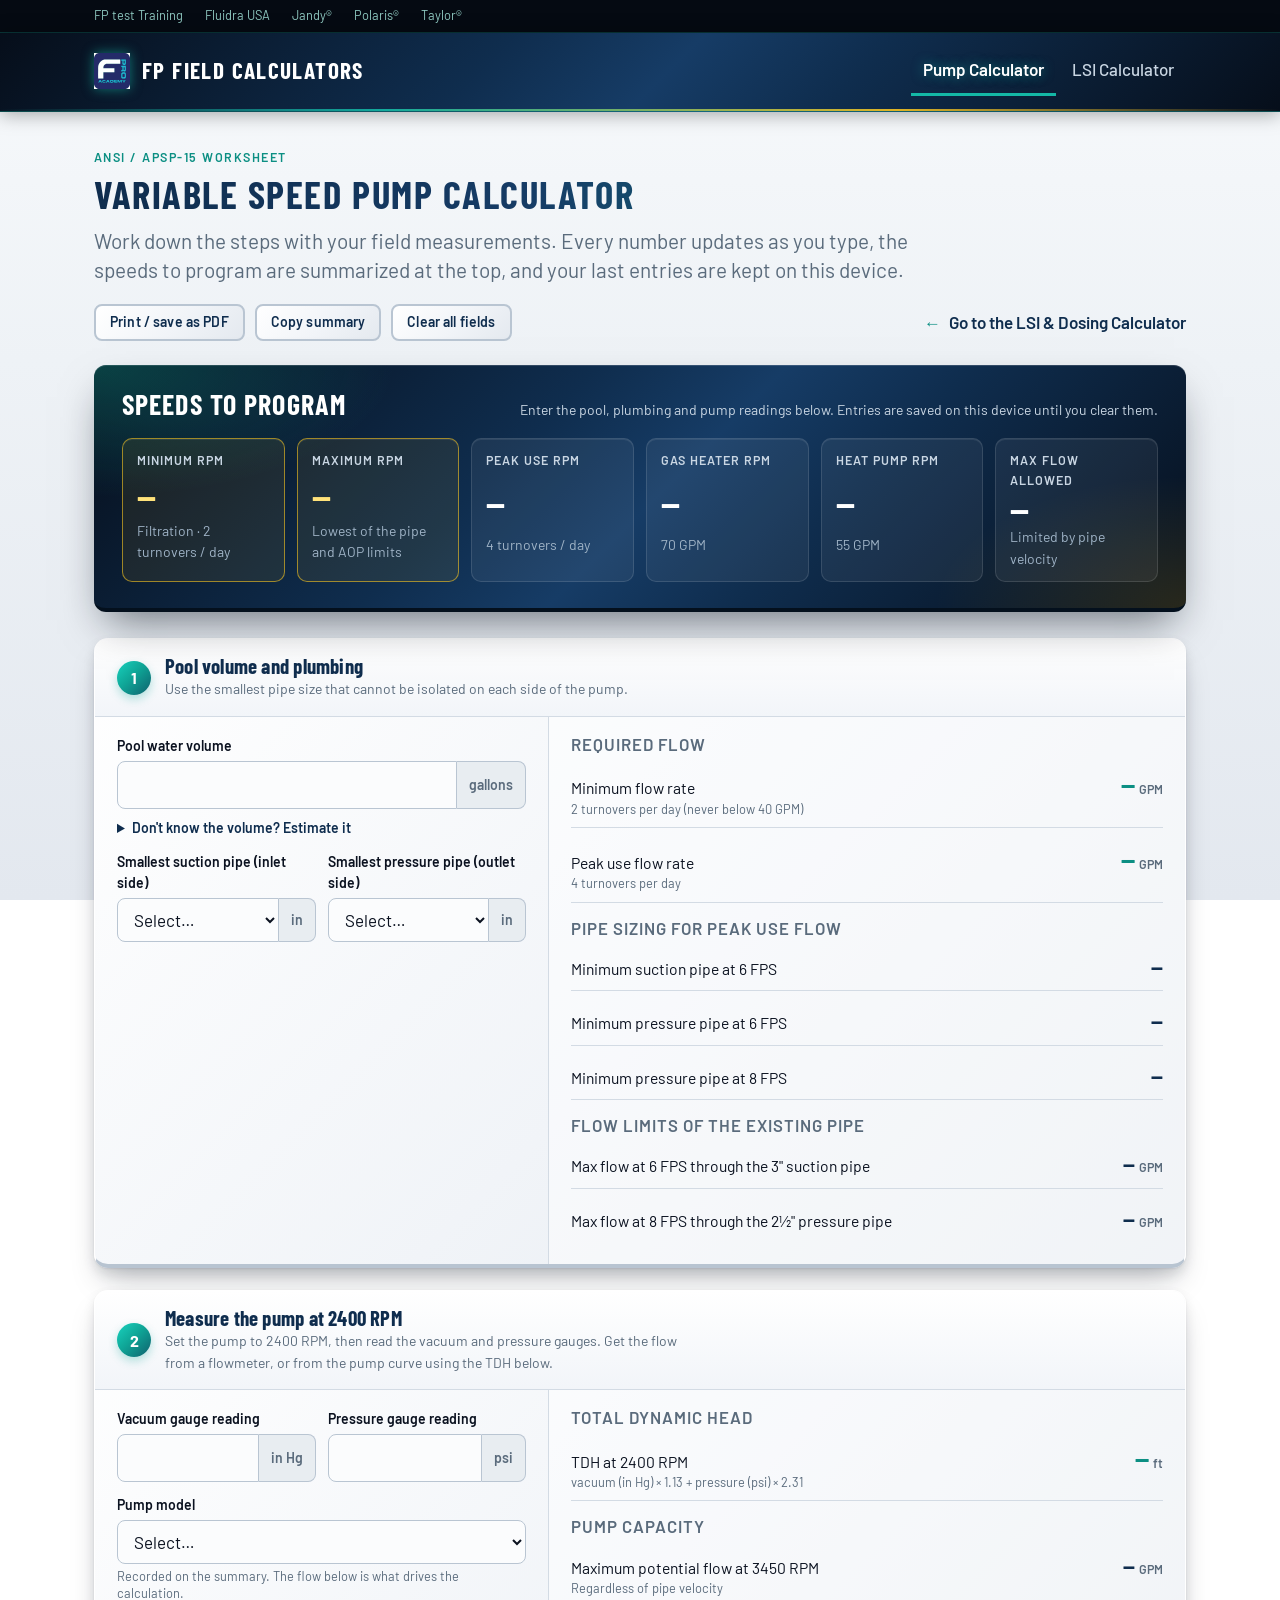
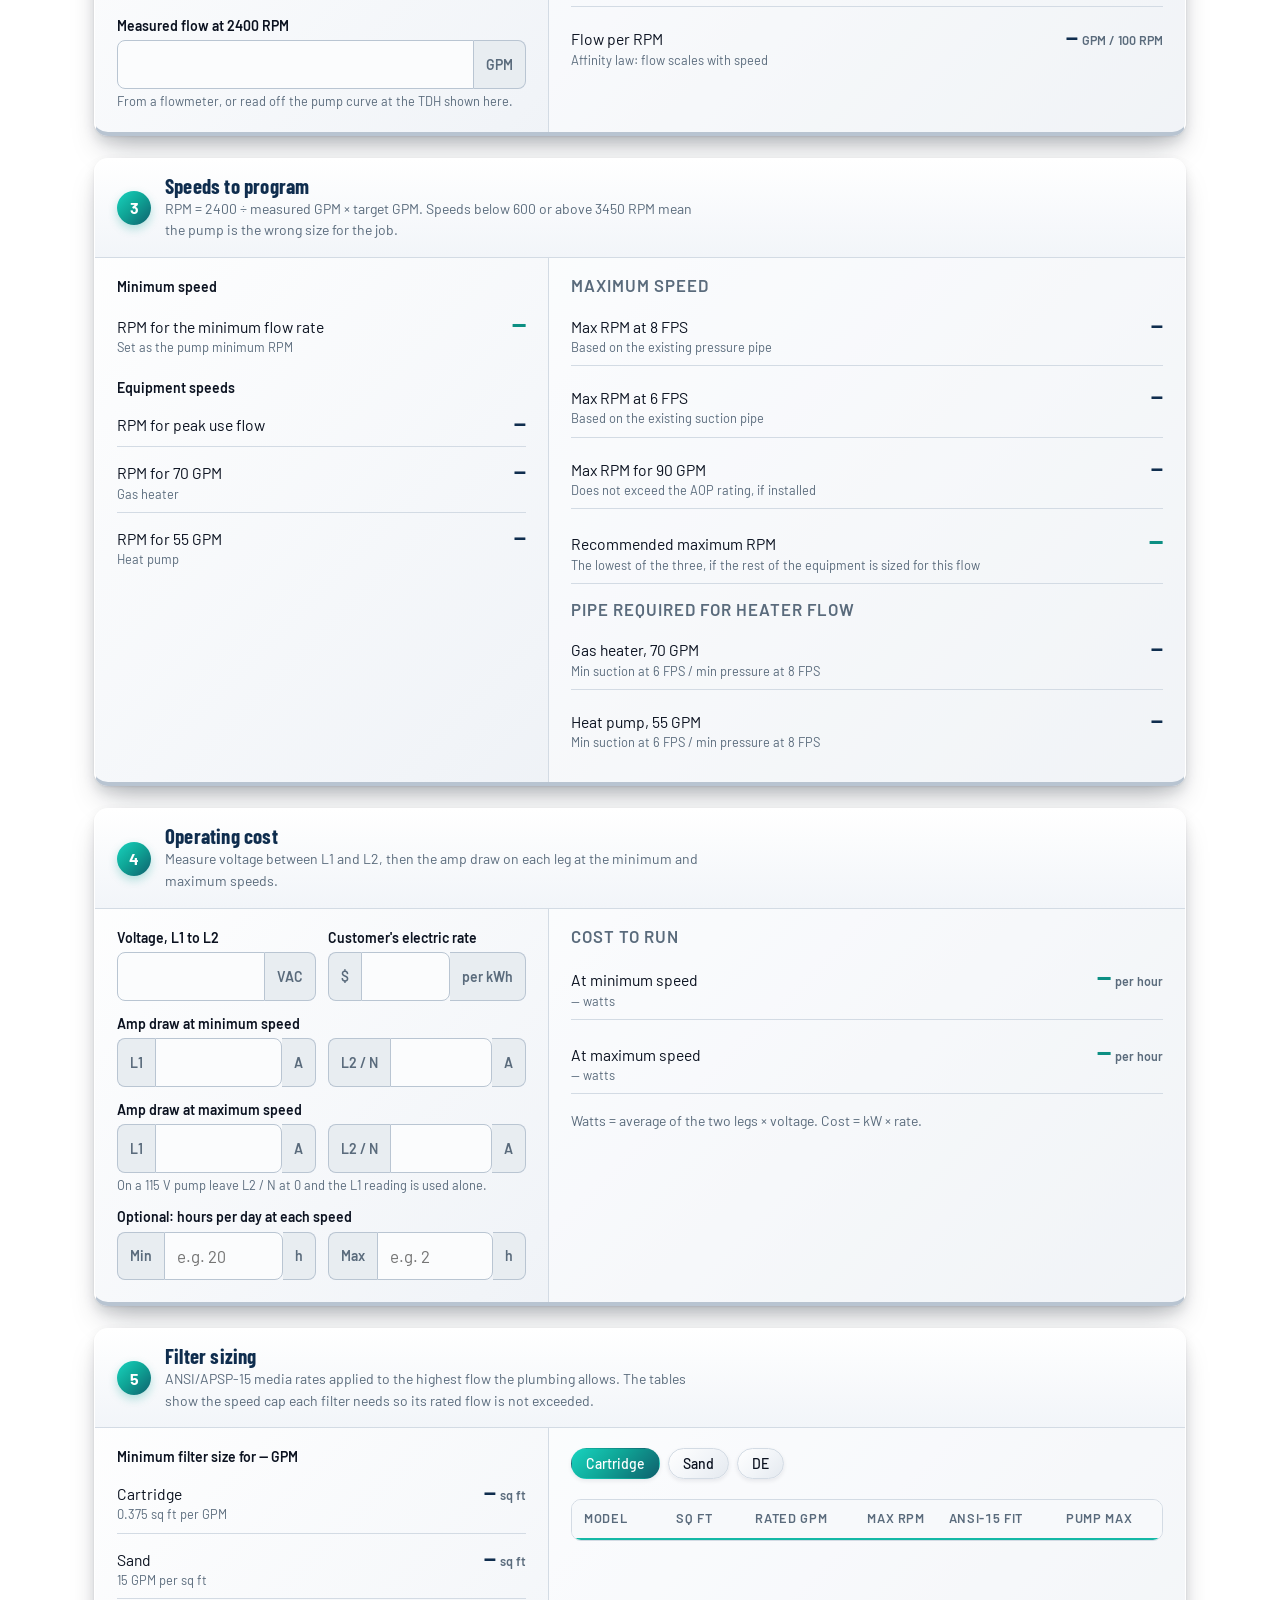
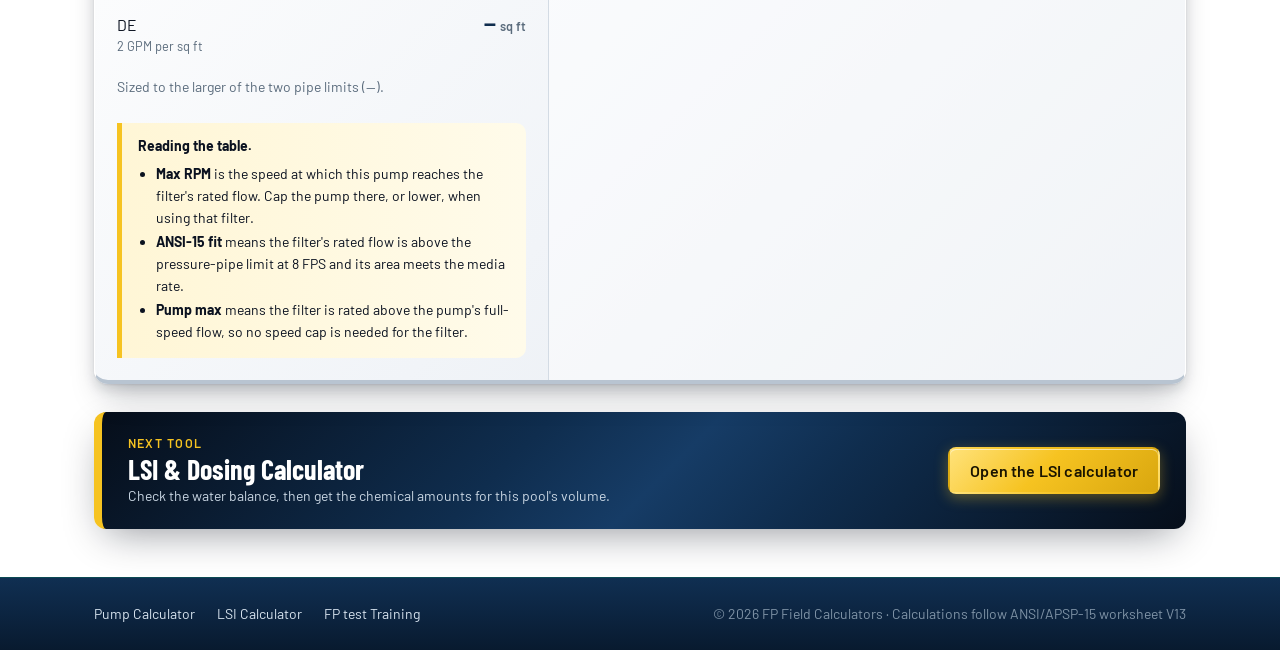
==== commit 3d66d1a3: "Update index.html" ====
--- a/index.html
+++ b/index.html
@@ -43,11 +43,11 @@
       <div class="page-title">
         <span class="eyebrow">ANSI / APSP-15 worksheet</span>
         <h1>Variable Speed Pump Calculator</h1>
-        <p class="lede">Work down the steps with your field measurements. Every number updates as you type, and the speeds to program are summarized at the top.</p>
+        <p class="lede">Work down the steps with your field measurements. Every number updates as you type, the speeds to program are summarized at the top, and your last entries are kept on this device.</p>
         <div class="page-actions no-print">
           <button class="btn btn-ghost btn-sm" id="printBtn" type="button">Print / save as PDF</button>
           <button class="btn btn-ghost btn-sm" id="copyBtn" type="button">Copy summary</button>
-          <button class="btn btn-ghost btn-sm" id="resetBtn" type="button">Reset to example values</button>
+          <button class="btn btn-ghost btn-sm" id="clearBtn" type="button">Clear all fields</button>
           <a class="backlink" href="lsi.html" style="margin-left:auto">Go to the LSI &amp; Dosing Calculator</a>
         </div>
       </div>
@@ -55,7 +55,7 @@
       <section class="hero" aria-labelledby="heroTitle">
         <div class="hero-head">
           <div class="hero-title" id="heroTitle">Speeds to program</div>
-          <p class="hero-note">Based on <span id="hVolume">15,000</span> gal, <span id="hSuction">3"</span> suction / <span id="hPressure">2.5"</span> pressure pipe, <span id="hGpm">75</span> GPM measured at 2400 RPM.</p>
+          <p class="hero-note" id="heroNote">Enter the pool, plumbing and pump readings below. Entries are saved on this device until you clear them.</p>
         </div>
         <div class="tiles">
           <div class="tile is-key"><span class="tile-label">Minimum RPM</span><span class="tile-value" id="tMin">—</span><span class="tile-sub">Filtration · 2 turnovers / day</span></div>
@@ -76,7 +76,7 @@
             <div class="inputs">
               <div class="field">
                 <label for="volume">Pool water volume</label>
-                <div class="control"><input type="number" id="volume" inputmode="decimal" min="0" step="100" value="15000"><span class="unit">gallons</span></div>
+                <div class="control"><input type="number" id="volume" inputmode="decimal" min="0" step="100"><span class="unit">gallons</span></div>
                 <details class="more">
                   <summary>Don't know the volume? Estimate it</summary>
                   <div class="two" style="margin-top:8px">
@@ -91,11 +91,11 @@
               <div class="two">
                 <div class="field">
                   <label for="suction">Smallest suction pipe (inlet side)</label>
-                  <div class="control"><select id="suction"><option value="1">1</option><option value="1.5">1½</option><option value="2">2</option><option value="2.5">2½</option><option value="3" selected>3</option><option value="4">4</option><option value="6">6</option></select><span class="unit">in</span></div>
+                  <div class="control"><select id="suction"><option value="">Select…</option><option value="1">1</option><option value="1.5">1½</option><option value="2">2</option><option value="2.5">2½</option><option value="3">3</option><option value="4">4</option><option value="6">6</option></select><span class="unit">in</span></div>
                 </div>
                 <div class="field">
                   <label for="pressure">Smallest pressure pipe (outlet side)</label>
-                  <div class="control"><select id="pressure"><option value="1">1</option><option value="1.5">1½</option><option value="2">2</option><option value="2.5" selected>2½</option><option value="3">3</option><option value="4">4</option><option value="6">6</option></select><span class="unit">in</span></div>
+                  <div class="control"><select id="pressure"><option value="">Select…</option><option value="1">1</option><option value="1.5">1½</option><option value="2">2</option><option value="2.5">2½</option><option value="3">3</option><option value="4">4</option><option value="6">6</option></select><span class="unit">in</span></div>
                 </div>
               </div>
             </div>
@@ -120,12 +120,13 @@
           <div class="step-body">
             <div class="inputs">
               <div class="two">
-                <div class="field"><label for="vacuum">Vacuum gauge reading</label><div class="control"><input type="number" id="vacuum" inputmode="decimal" min="0" step="0.5" value="5"><span class="unit">in Hg</span></div></div>
-                <div class="field"><label for="psi">Pressure gauge reading</label><div class="control"><input type="number" id="psi" inputmode="decimal" min="0" step="0.5" value="10"><span class="unit">psi</span></div></div>
+                <div class="field"><label for="vacuum">Vacuum gauge reading</label><div class="control"><input type="number" id="vacuum" inputmode="decimal" min="0" step="0.5"><span class="unit">in Hg</span></div></div>
+                <div class="field"><label for="psi">Pressure gauge reading</label><div class="control"><input type="number" id="psi" inputmode="decimal" min="0" step="0.5"><span class="unit">psi</span></div></div>
               </div>
               <div class="field">
                 <label for="model">Pump model</label>
                 <select id="model">
+                  <option value="">Select…</option>
                   <option value="JEP2.0SVRS">JEP2.0SVRS</option>
                   <option value="VSFHP085AUT">VSFHP085AUT</option>
                   <option value="VSFHP085JEP">VSFHP085JEP</option>
@@ -143,7 +144,7 @@
                   <option value="VSPHP270DV2A">VSPHP270DV2A</option>
                   <option value="VSPHP270JEP">VSPHP270JEP</option>
                   <option value="VSSHP220AUT">VSSHP220AUT</option>
-                  <option value="VSSHP220DV2A" selected>VSSHP220DV2A</option>
+                  <option value="VSSHP220DV2A">VSSHP220DV2A</option>
                   <option value="VSSHP270AUT">VSSHP270AUT</option>
                   <option value="VSSHP270DV2A">VSSHP270DV2A</option>
                   <option value="VSSHP270SVRS">VSSHP270SVRS</option>
@@ -154,7 +155,7 @@
               </div>
               <div class="field">
                 <label for="gpm2400">Measured flow at 2400 RPM</label>
-                <div class="control"><input type="number" id="gpm2400" inputmode="decimal" min="1" step="1" value="75"><span class="unit">GPM</span></div>
+                <div class="control"><input type="number" id="gpm2400" inputmode="decimal" min="1" step="1"><span class="unit">GPM</span></div>
                 <span class="hint">From a flowmeter, or read off the pump curve at the TDH shown here.</span>
               </div>
             </div>
@@ -202,19 +203,19 @@
           <div class="step-body">
             <div class="inputs">
               <div class="two">
-                <div class="field"><label for="volts">Voltage, L1 to L2</label><div class="control"><input type="number" id="volts" inputmode="decimal" min="0" step="1" value="249"><span class="unit">VAC</span></div></div>
-                <div class="field"><label for="kwh">Customer's electric rate</label><div class="control"><span class="unit" style="border-left:1.5px solid #B9C5D2;border-right:0;border-radius:8px 0 0 8px">$</span><input type="number" id="kwh" inputmode="decimal" min="0" step="0.01" value="0.17" style="border-radius:0 8px 8px 0"><span class="unit">per kWh</span></div></div>
+                <div class="field"><label for="volts">Voltage, L1 to L2</label><div class="control"><input type="number" id="volts" inputmode="decimal" min="0" step="1"><span class="unit">VAC</span></div></div>
+                <div class="field"><label for="kwh">Customer's electric rate</label><div class="control"><span class="unit" style="border-left:1.5px solid #B9C5D2;border-right:0;border-radius:8px 0 0 8px">$</span><input type="number" id="kwh" inputmode="decimal" min="0" step="0.01" style="border-radius:0 8px 8px 0"><span class="unit">per kWh</span></div></div>
               </div>
               <div class="field"><label>Amp draw at minimum speed</label>
                 <div class="two">
-                  <div class="control"><span class="unit" style="border-left:1.5px solid #B9C5D2;border-right:0;border-radius:8px 0 0 8px">L1</span><input type="number" id="ampsMinL1" inputmode="decimal" min="0" step="0.01" value="0.85" aria-label="L1 amps at minimum speed" style="border-radius:0 8px 8px 0"><span class="unit">A</span></div>
-                  <div class="control"><span class="unit" style="border-left:1.5px solid #B9C5D2;border-right:0;border-radius:8px 0 0 8px">L2 / N</span><input type="number" id="ampsMinL2" inputmode="decimal" min="0" step="0.01" value="0.85" aria-label="L2 amps at minimum speed" style="border-radius:0 8px 8px 0"><span class="unit">A</span></div>
+                  <div class="control"><span class="unit" style="border-left:1.5px solid #B9C5D2;border-right:0;border-radius:8px 0 0 8px">L1</span><input type="number" id="ampsMinL1" inputmode="decimal" min="0" step="0.01" aria-label="L1 amps at minimum speed" style="border-radius:0 8px 8px 0"><span class="unit">A</span></div>
+                  <div class="control"><span class="unit" style="border-left:1.5px solid #B9C5D2;border-right:0;border-radius:8px 0 0 8px">L2 / N</span><input type="number" id="ampsMinL2" inputmode="decimal" min="0" step="0.01" aria-label="L2 amps at minimum speed" style="border-radius:0 8px 8px 0"><span class="unit">A</span></div>
                 </div>
               </div>
               <div class="field"><label>Amp draw at maximum speed</label>
                 <div class="two">
-                  <div class="control"><span class="unit" style="border-left:1.5px solid #B9C5D2;border-right:0;border-radius:8px 0 0 8px">L1</span><input type="number" id="ampsMaxL1" inputmode="decimal" min="0" step="0.01" value="10.2" aria-label="L1 amps at maximum speed" style="border-radius:0 8px 8px 0"><span class="unit">A</span></div>
-                  <div class="control"><span class="unit" style="border-left:1.5px solid #B9C5D2;border-right:0;border-radius:8px 0 0 8px">L2 / N</span><input type="number" id="ampsMaxL2" inputmode="decimal" min="0" step="0.01" value="10.2" aria-label="L2 amps at maximum speed" style="border-radius:0 8px 8px 0"><span class="unit">A</span></div>
+                  <div class="control"><span class="unit" style="border-left:1.5px solid #B9C5D2;border-right:0;border-radius:8px 0 0 8px">L1</span><input type="number" id="ampsMaxL1" inputmode="decimal" min="0" step="0.01" aria-label="L1 amps at maximum speed" style="border-radius:0 8px 8px 0"><span class="unit">A</span></div>
+                  <div class="control"><span class="unit" style="border-left:1.5px solid #B9C5D2;border-right:0;border-radius:8px 0 0 8px">L2 / N</span><input type="number" id="ampsMaxL2" inputmode="decimal" min="0" step="0.01" aria-label="L2 amps at maximum speed" style="border-radius:0 8px 8px 0"><span class="unit">A</span></div>
                 </div>
                 <span class="hint">On a 115 V pump leave L2 / N at 0 and the L1 reading is used alone.</span>
               </div>
@@ -304,3 +305,4 @@
   <script src="js/pump.js"></script>
 </body>
 </html>
+
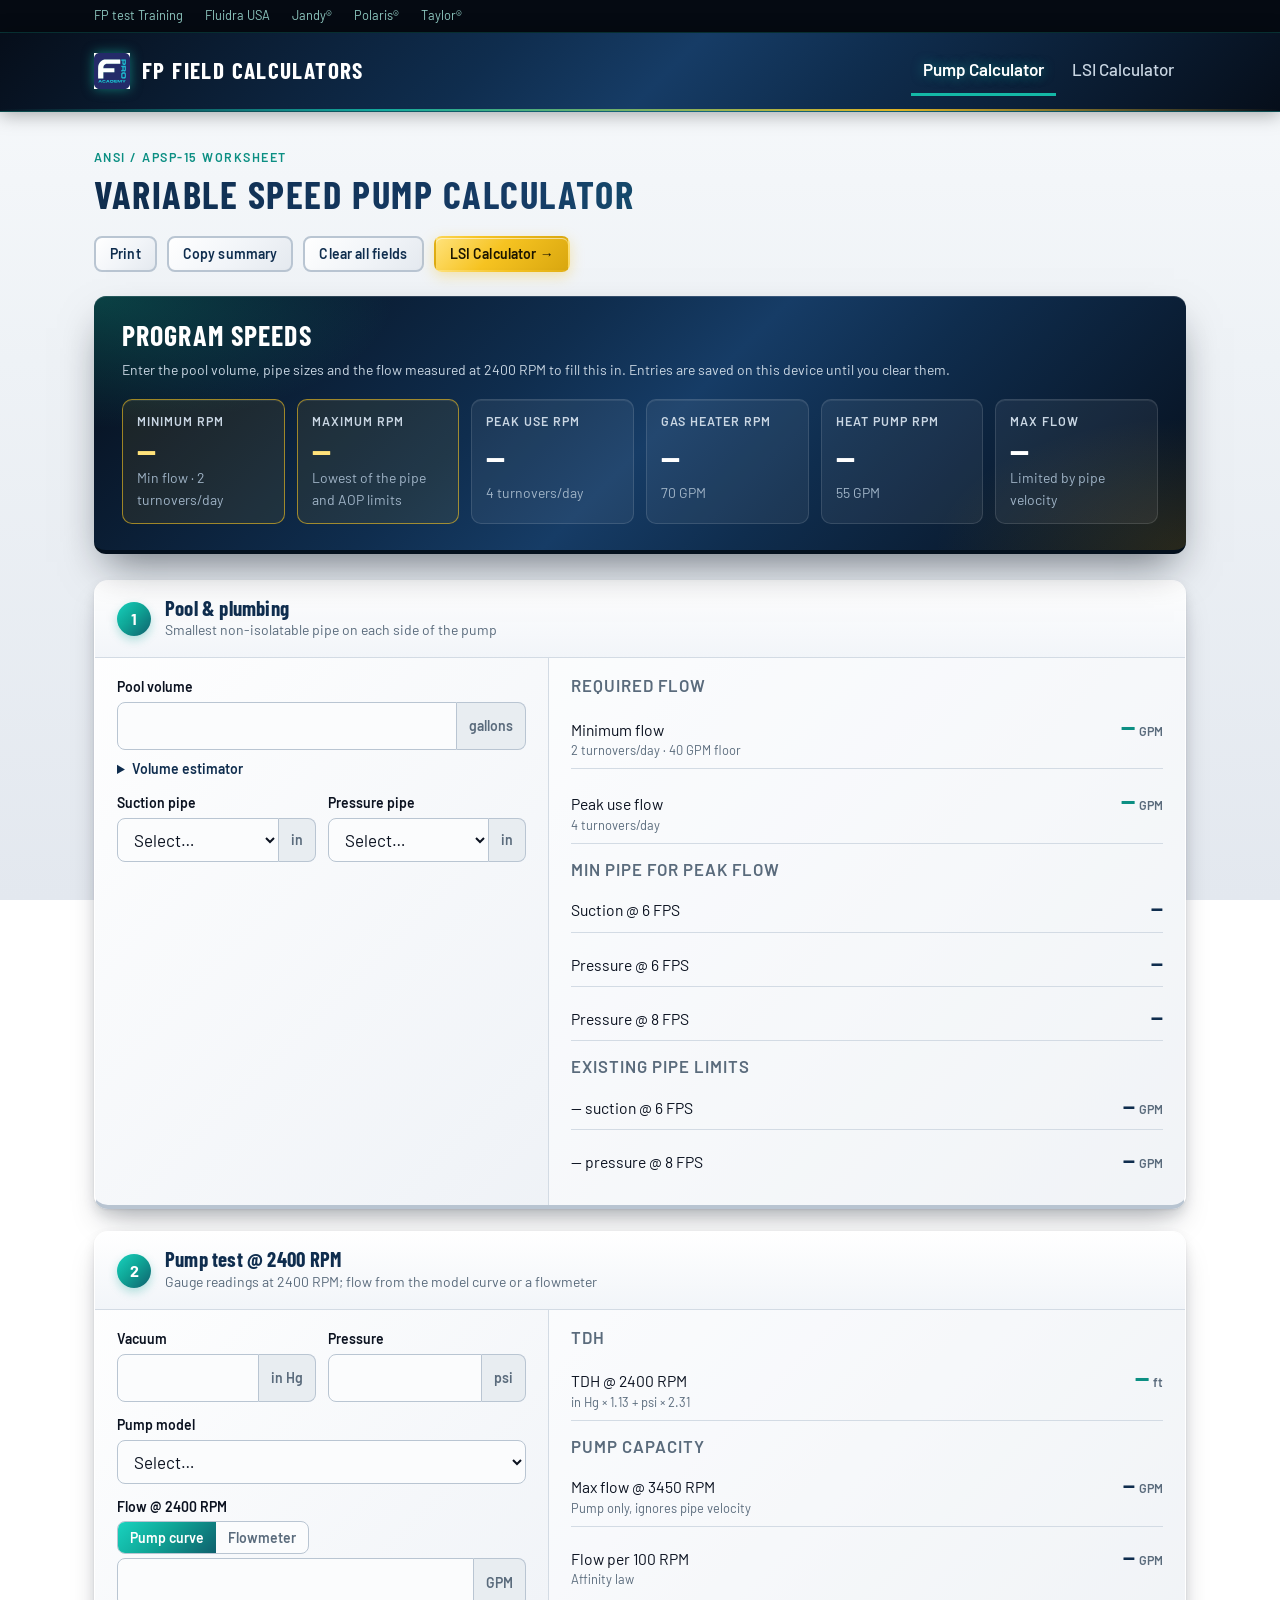
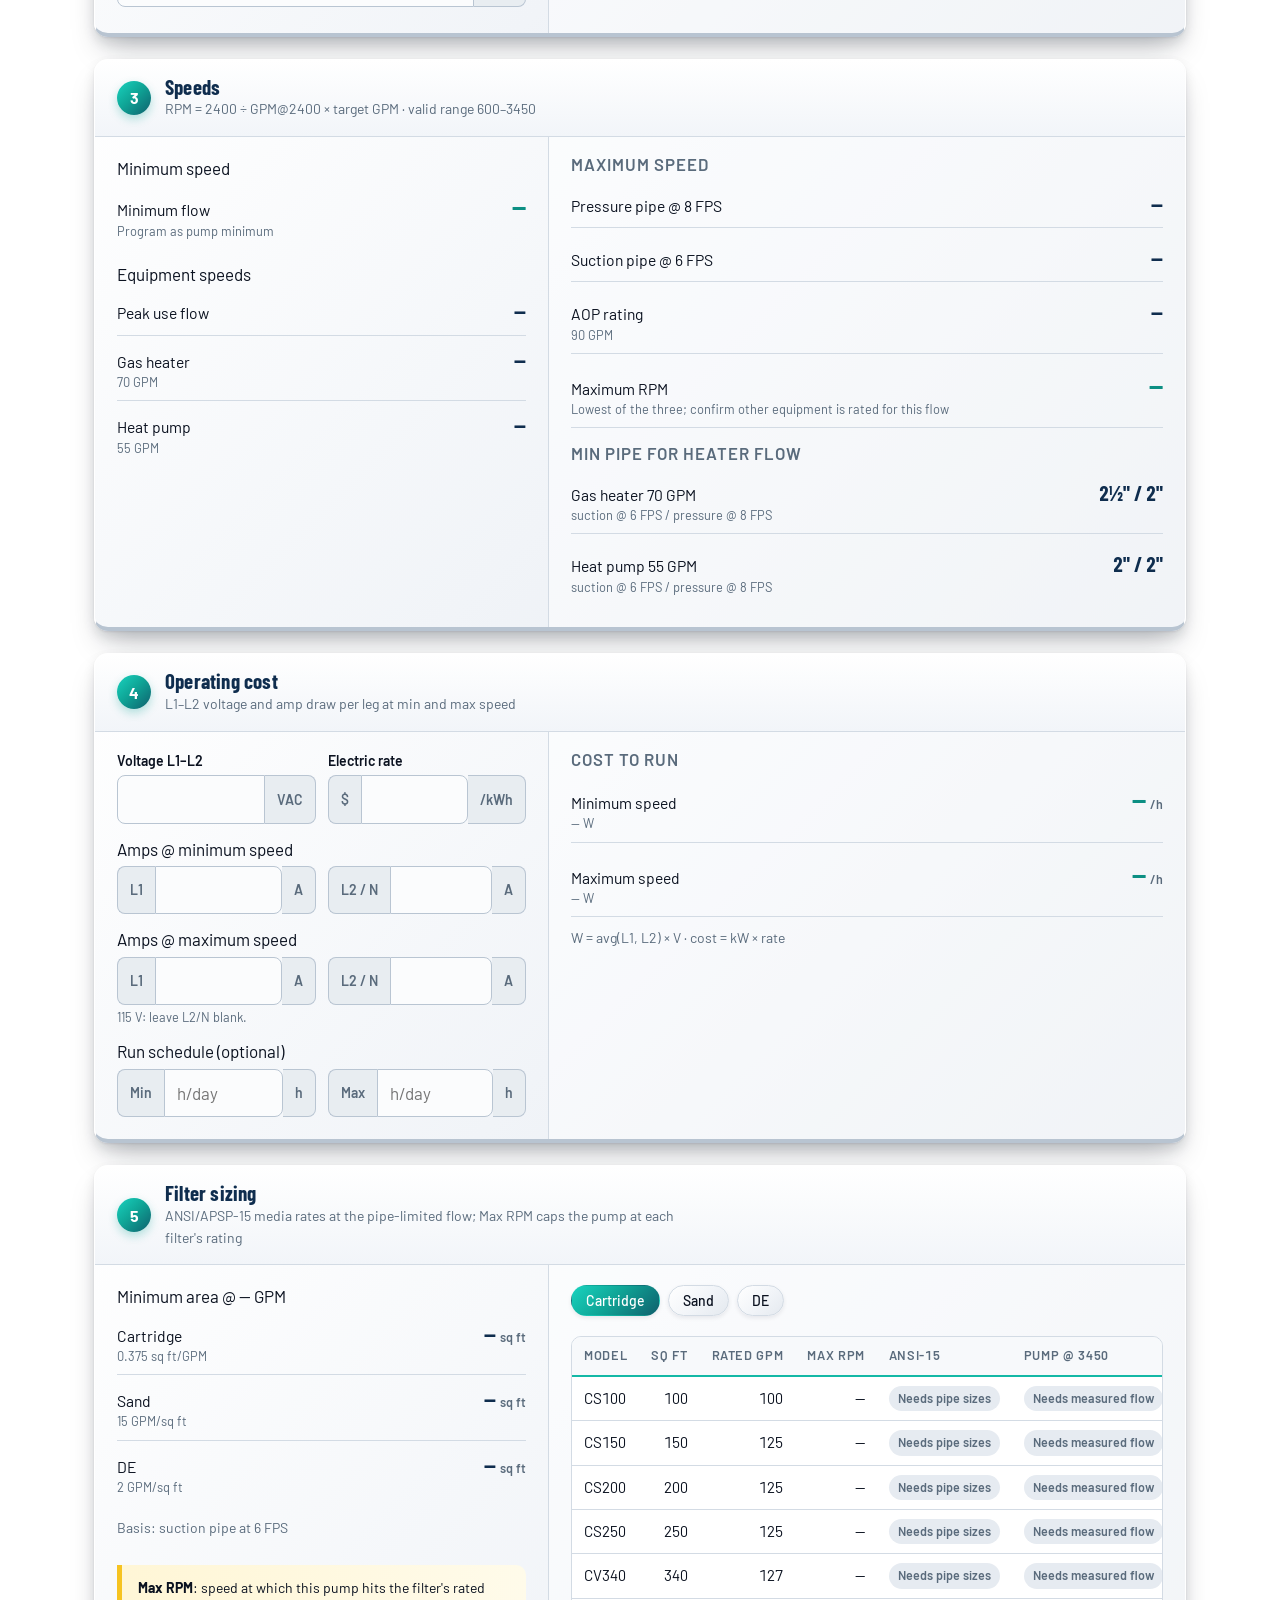
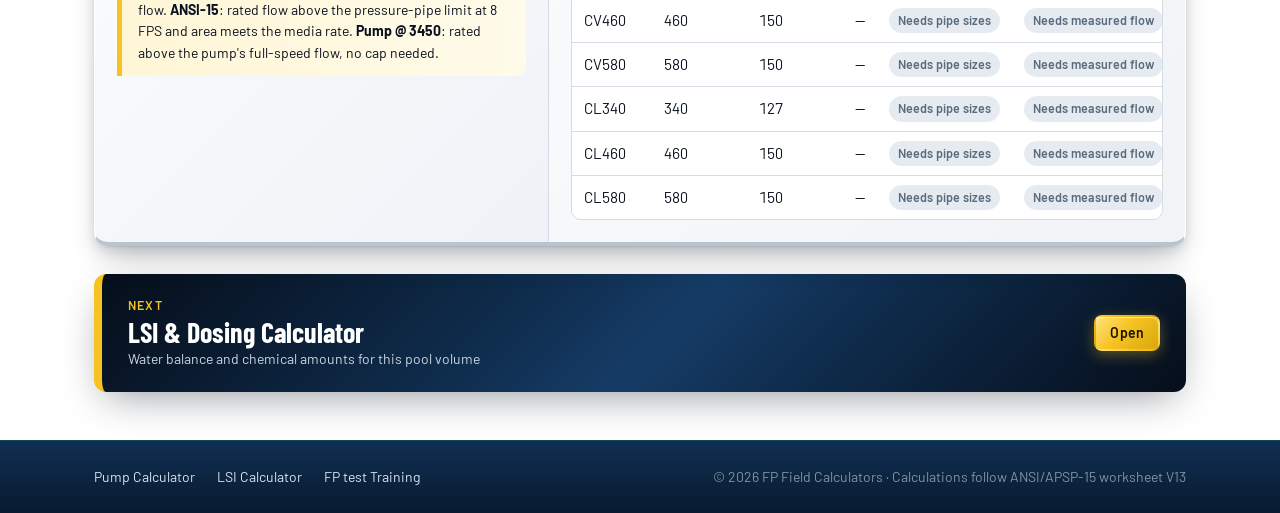
==== commit f4f2170d: "Update index.html" ====
--- a/index.html
+++ b/index.html
@@ -10,7 +10,7 @@
   <link rel="icon" href="icon.svg" type="image/svg+xml">
   <link rel="preconnect" href="https://fonts.googleapis.com">
   <link rel="preconnect" href="https://fonts.gstatic.com" crossorigin>
-  <link href="https://fonts.googleapis.com/css2?family=Barlow:wght@400;500;600;700&family=Barlow+Condensed:wght@600;700&display=swap" rel="stylesheet">
+  <link href="https://fonts.googleapis.com/css2?family=Barlow:wght@400;500;600;700&family=Barlow+Condensed:wght@600;700&family=JetBrains+Mono:wght@500;600&display=swap" rel="stylesheet">
   <link rel="stylesheet" href="css/styles.css">
 </head>
 <body>
@@ -43,27 +43,26 @@
       <div class="page-title">
         <span class="eyebrow">ANSI / APSP-15 worksheet</span>
         <h1>Variable Speed Pump Calculator</h1>
-        <p class="lede">Work down the steps with your field measurements. Every number updates as you type, the speeds to program are summarized at the top, and your last entries are kept on this device.</p>
-        <div class="page-actions no-print">
-          <button class="btn btn-ghost btn-sm" id="printBtn" type="button">Print / save as PDF</button>
+                <div class="page-actions no-print">
+          <button class="btn btn-ghost btn-sm" id="printBtn" type="button">Print</button>
           <button class="btn btn-ghost btn-sm" id="copyBtn" type="button">Copy summary</button>
           <button class="btn btn-ghost btn-sm" id="clearBtn" type="button">Clear all fields</button>
-          <a class="backlink" href="lsi.html" style="margin-left:auto">Go to the LSI &amp; Dosing Calculator</a>
+          <a class="btn btn-accent btn-sm" href="lsi.html">LSI Calculator &rarr;</a>
         </div>
       </div>
 
       <section class="hero" aria-labelledby="heroTitle">
         <div class="hero-head">
-          <div class="hero-title" id="heroTitle">Speeds to program</div>
+          <div class="hero-title" id="heroTitle">Program speeds</div>
           <p class="hero-note" id="heroNote">Enter the pool, plumbing and pump readings below. Entries are saved on this device until you clear them.</p>
         </div>
         <div class="tiles">
-          <div class="tile is-key"><span class="tile-label">Minimum RPM</span><span class="tile-value" id="tMin">—</span><span class="tile-sub">Filtration · 2 turnovers / day</span></div>
-          <div class="tile is-key"><span class="tile-label">Maximum RPM</span><span class="tile-value" id="tMax">—</span><span class="tile-sub" id="tMaxSub">Lowest of the pipe and AOP limits</span></div>
-          <div class="tile"><span class="tile-label">Peak use RPM</span><span class="tile-value" id="tPeak">—</span><span class="tile-sub">4 turnovers / day</span></div>
+          <div class="tile is-key"><span class="tile-label">Minimum RPM</span><span class="tile-value" id="tMin">—</span><span class="tile-sub">Min flow · 2 turnovers/day</span></div>
+          <div class="tile is-key"><span class="tile-label">Maximum RPM</span><span class="tile-value" id="tMax">—</span><span class="tile-sub" id="tMaxSub">Lowest of pipe / AOP limits</span></div>
+          <div class="tile"><span class="tile-label">Peak use RPM</span><span class="tile-value" id="tPeak">—</span><span class="tile-sub">4 turnovers/day</span></div>
           <div class="tile"><span class="tile-label">Gas heater RPM</span><span class="tile-value" id="tHeater">—</span><span class="tile-sub">70 GPM</span></div>
           <div class="tile"><span class="tile-label">Heat pump RPM</span><span class="tile-value" id="tHeatPump">—</span><span class="tile-sub">55 GPM</span></div>
-          <div class="tile"><span class="tile-label">Max flow allowed</span><span class="tile-value" id="tMaxGpm">—</span><span class="tile-sub" id="tMaxGpmSub">Limited by pipe velocity</span></div>
+          <div class="tile"><span class="tile-label">Max flow</span><span class="tile-value" id="tMaxGpm">—</span><span class="tile-sub" id="tMaxGpmSub">Pipe velocity limit</span></div>
         </div>
       </section>
 
@@ -71,14 +70,14 @@
 
         <!-- STEP 1 -->
         <section class="step" aria-labelledby="s1">
-          <div class="step-head"><span class="step-n">1</span><div><h2 id="s1">Pool volume and plumbing</h2><p>Use the smallest pipe size that cannot be isolated on each side of the pump.</p></div></div>
+          <div class="step-head"><span class="step-n">1</span><div><h2 id="s1">Pool &amp; plumbing</h2><p>Smallest non-isolatable pipe on each side of the pump</p></div></div>
           <div class="step-body">
             <div class="inputs">
               <div class="field">
-                <label for="volume">Pool water volume</label>
+                <label for="volume">Pool volume</label>
                 <div class="control"><input type="number" id="volume" inputmode="decimal" min="0" step="100"><span class="unit">gallons</span></div>
                 <details class="more">
-                  <summary>Don't know the volume? Estimate it</summary>
+                  <summary>Volume estimator</summary>
                   <div class="two" style="margin-top:8px">
                     <div class="field"><label for="estShape">Shape</label><select id="estShape"><option value="7.5">Rectangle</option><option value="5.9">Round / oval</option><option value="7.0">Kidney / freeform</option></select></div>
                     <div class="field"><label for="estLen">Length</label><div class="control"><input type="number" id="estLen" inputmode="decimal" min="0" step="1" placeholder="30"><span class="unit">ft</span></div></div>
@@ -90,175 +89,165 @@
               </div>
               <div class="two">
                 <div class="field">
-                  <label for="suction">Smallest suction pipe (inlet side)</label>
+                  <label for="suction">Suction pipe</label>
                   <div class="control"><select id="suction"><option value="">Select…</option><option value="1">1</option><option value="1.5">1½</option><option value="2">2</option><option value="2.5">2½</option><option value="3">3</option><option value="4">4</option><option value="6">6</option></select><span class="unit">in</span></div>
                 </div>
                 <div class="field">
-                  <label for="pressure">Smallest pressure pipe (outlet side)</label>
+                  <label for="pressure">Pressure pipe</label>
                   <div class="control"><select id="pressure"><option value="">Select…</option><option value="1">1</option><option value="1.5">1½</option><option value="2">2</option><option value="2.5">2½</option><option value="3">3</option><option value="4">4</option><option value="6">6</option></select><span class="unit">in</span></div>
                 </div>
               </div>
             </div>
             <div class="results">
               <h3>Required flow</h3>
-              <div class="kv is-key"><span class="k">Minimum flow rate<small>2 turnovers per day (never below 40 GPM)</small></span><span class="v"><span id="minFlow">—</span><small>GPM</small></span></div>
-              <div class="kv is-key"><span class="k">Peak use flow rate<small>4 turnovers per day</small></span><span class="v"><span id="peakFlow">—</span><small>GPM</small></span></div>
-              <h3>Pipe sizing for peak use flow</h3>
-              <div class="kv"><span class="k">Minimum suction pipe at 6 FPS</span><span class="v" id="minSuction6">—</span></div>
-              <div class="kv"><span class="k">Minimum pressure pipe at 6 FPS</span><span class="v" id="minPressure6">—</span></div>
-              <div class="kv"><span class="k">Minimum pressure pipe at 8 FPS</span><span class="v" id="minPressure8">—</span></div>
-              <h3>Flow limits of the existing pipe</h3>
-              <div class="kv"><span class="k">Max flow at 6 FPS through the <span id="lblSuction">3"</span> suction pipe</span><span class="v"><span id="maxGpmSuction">—</span><small>GPM</small></span></div>
-              <div class="kv"><span class="k">Max flow at 8 FPS through the <span id="lblPressure">2½"</span> pressure pipe</span><span class="v"><span id="maxGpmPressure">—</span><small>GPM</small></span></div>
+              <div class="kv is-key"><span class="k">Minimum flow<small>2 turnovers/day · 40 GPM floor</small></span><span class="v"><span id="minFlow">—</span><small>GPM</small></span></div>
+              <div class="kv is-key"><span class="k">Peak use flow<small>4 turnovers/day</small></span><span class="v"><span id="peakFlow">—</span><small>GPM</small></span></div>
+              <h3>Min pipe for peak flow</h3>
+              <div class="kv"><span class="k">Suction @ 6 FPS</span><span class="v" id="minSuction6">—</span></div>
+              <div class="kv"><span class="k">Pressure @ 6 FPS</span><span class="v" id="minPressure6">—</span></div>
+              <div class="kv"><span class="k">Pressure @ 8 FPS</span><span class="v" id="minPressure8">—</span></div>
+              <h3>Existing pipe limits</h3>
+              <div class="kv"><span class="k"><span id="lblSuction">—</span> suction @ 6 FPS</span><span class="v"><span id="maxGpmSuction">—</span><small>GPM</small></span></div>
+              <div class="kv"><span class="k"><span id="lblPressure">—</span> pressure @ 8 FPS</span><span class="v"><span id="maxGpmPressure">—</span><small>GPM</small></span></div>
             </div>
           </div>
         </section>
 
         <!-- STEP 2 -->
         <section class="step" aria-labelledby="s2">
-          <div class="step-head"><span class="step-n">2</span><div><h2 id="s2">Measure the pump at 2400 RPM</h2><p>Set the pump to 2400 RPM, then read the vacuum and pressure gauges. Get the flow from a flowmeter, or from the pump curve using the TDH below.</p></div></div>
+          <div class="step-head"><span class="step-n">2</span><div><h2 id="s2">Pump test @ 2400 RPM</h2><p>Gauge readings at 2400 RPM; flow from the model curve or a flowmeter</p></div></div>
           <div class="step-body">
             <div class="inputs">
               <div class="two">
-                <div class="field"><label for="vacuum">Vacuum gauge reading</label><div class="control"><input type="number" id="vacuum" inputmode="decimal" min="0" step="0.5"><span class="unit">in Hg</span></div></div>
-                <div class="field"><label for="psi">Pressure gauge reading</label><div class="control"><input type="number" id="psi" inputmode="decimal" min="0" step="0.5"><span class="unit">psi</span></div></div>
+                <div class="field"><label for="vacuum">Vacuum</label><div class="control"><input type="number" id="vacuum" inputmode="decimal" min="0" step="0.5"><span class="unit">in Hg</span></div></div>
+                <div class="field"><label for="psi">Pressure</label><div class="control"><input type="number" id="psi" inputmode="decimal" min="0" step="0.5"><span class="unit">psi</span></div></div>
               </div>
               <div class="field">
                 <label for="model">Pump model</label>
                 <select id="model">
                   <option value="">Select…</option>
-                  <option value="JEP2.0SVRS">JEP2.0SVRS</option>
-                  <option value="VSFHP085AUT">VSFHP085AUT</option>
-                  <option value="VSFHP085JEP">VSFHP085JEP</option>
-                  <option value="VSFHP130DV">VSFHP130DV</option>
-                  <option value="VSFHP165AUT">VSFHP165AUT</option>
-                  <option value="VSFHP165DV">VSFHP165DV</option>
-                  <option value="VSFHP165JEP">VSFHP165JEP</option>
-                  <option value="VSFHP185DV">VSFHP185DV</option>
-                  <option value="VSFHP185DV2A">VSFHP185DV2A</option>
-                  <option value="VSFHP270AUT">VSFHP270AUT</option>
-                  <option value="VSFHP270DV2A">VSFHP270DV2A</option>
-                  <option value="VSFHP270JEP">VSFHP270JEP</option>
-                  <option value="VSFHP3802A">VSFHP3802A</option>
-                  <option value="VSPHP270AUT">VSPHP270AUT</option>
-                  <option value="VSPHP270DV2A">VSPHP270DV2A</option>
-                  <option value="VSPHP270JEP">VSPHP270JEP</option>
-                  <option value="VSSHP220AUT">VSSHP220AUT</option>
-                  <option value="VSSHP220DV2A">VSSHP220DV2A</option>
-                  <option value="VSSHP270AUT">VSSHP270AUT</option>
-                  <option value="VSSHP270DV2A">VSSHP270DV2A</option>
-                  <option value="VSSHP270SVRS">VSSHP270SVRS</option>
-                  <option value="VSSHP3802A">VSSHP3802A</option>
+                  <option value="VSFHP130DVSP">VSFHP130DVSP</option>
+                  <option value="VSFHP165DVSP">VSFHP165DVSP</option>
+                  <option value="VSFHP185DVSP">VSFHP185DVSP</option>
+                  <option value="VSFHP185DV2ASP">VSFHP185DV2ASP</option>
+                  <option value="VSFHP270DV2ASP">VSFHP270DV2ASP</option>
+                  <option value="VSFHP3802ASP">VSFHP3802ASP</option>
+                  <option value="VSPHP270DV2ASP">VSPHP270DV2ASP</option>
+                  <option value="VSSHP270DV2ASP">VSSHP270DV2ASP</option>
+                  <option value="VSSHP3802ASP">VSSHP3802ASP</option>
                   <option value="other">Other / not listed</option>
                 </select>
-                <span class="hint">Recorded on the summary. The flow below is what drives the calculation.</span>
+                
               </div>
               <div class="field">
-                <label for="gpm2400">Measured flow at 2400 RPM</label>
+                <label for="gpm2400">Flow @ 2400 RPM</label>
+                <div class="row" style="gap:8px">
+                  <span class="seg" role="group" aria-label="Flow source"><button type="button" id="srcCurve" aria-pressed="true">Pump curve</button><button type="button" id="srcMeter" aria-pressed="false">Flowmeter</button></span>
+                </div>
                 <div class="control"><input type="number" id="gpm2400" inputmode="decimal" min="1" step="1"><span class="unit">GPM</span></div>
-                <span class="hint">From a flowmeter, or read off the pump curve at the TDH shown here.</span>
-              </div>
-            </div>
-            <div class="results">
-              <h3>Total dynamic head</h3>
-              <div class="kv is-key"><span class="k">TDH at 2400 RPM<small>vacuum (in Hg) × 1.13 + pressure (psi) × 2.31</small></span><span class="v"><span id="tdh">—</span><small>ft</small></span></div>
+                <span class="hint" id="flowHint"></span>
+              </div>
+            </div>
+            <div class="results">
+              <h3>TDH</h3>
+              <div class="kv is-key"><span class="k">TDH @ 2400 RPM<small>in Hg × 1.13 + psi × 2.31</small></span><span class="v"><span id="tdh">—</span><small>ft</small></span></div>
+              <div class="curve" id="curveBox" hidden>
+                <h3><span id="curveTitle">Pump curve</span> · 2400 RPM</h3>
+                <svg id="curveSvg" viewBox="0 0 420 220" role="img" aria-label="Pump curve at 2400 RPM with the operating point"></svg>
+                <p class="small muted" id="curveNote" style="margin:0"></p>
+              </div>
               <h3>Pump capacity</h3>
-              <div class="kv"><span class="k">Maximum potential flow at 3450 RPM<small>Regardless of pipe velocity</small></span><span class="v"><span id="pumpMaxGpm">—</span><small>GPM</small></span></div>
-              <div class="kv"><span class="k">Flow per RPM<small>Affinity law: flow scales with speed</small></span><span class="v"><span id="gpmPerRpm">—</span><small>GPM / 100 RPM</small></span></div>
+              <div class="kv"><span class="k">Max flow @ 3450 RPM<small>Pump only, ignores pipe velocity</small></span><span class="v"><span id="pumpMaxGpm">—</span><small>GPM</small></span></div>
+              <div class="kv"><span class="k">Flow per 100 RPM<small>Affinity law</small></span><span class="v"><span id="gpmPerRpm">—</span><small>GPM</small></span></div>
             </div>
           </div>
         </section>
 
         <!-- STEP 3 -->
         <section class="step" aria-labelledby="s3">
-          <div class="step-head"><span class="step-n">3</span><div><h2 id="s3">Speeds to program</h2><p>RPM = 2400 ÷ measured GPM × target GPM. Speeds below 600 or above 3450 RPM mean the pump is the wrong size for the job.</p></div></div>
-          <div class="step-body">
-            <div class="inputs">
-              <div class="field"><label>Minimum speed</label>
-                <div class="kv is-key"><span class="k">RPM for the minimum flow rate<small>Set as the pump minimum RPM</small></span><span class="v" id="rpmMin">—</span></div>
-              </div>
-              <div class="field"><label>Equipment speeds</label>
-                <div class="kv"><span class="k">RPM for peak use flow</span><span class="v" id="rpmPeak">—</span><p class="flag is-bad" id="flagPeak" hidden></p></div>
-                <div class="kv"><span class="k">RPM for 70 GPM<small>Gas heater</small></span><span class="v" id="rpmHeater">—</span><p class="flag is-bad" id="flagHeater" hidden></p></div>
-                <div class="kv"><span class="k">RPM for 55 GPM<small>Heat pump</small></span><span class="v" id="rpmHeatPump">—</span><p class="flag is-bad" id="flagHeatPump" hidden></p></div>
+          <div class="step-head"><span class="step-n">3</span><div><h2 id="s3">Speeds</h2><p>RPM = 2400 ÷ GPM@2400 × target GPM · valid range 600–3450</p></div></div>
+          <div class="step-body">
+            <div class="inputs">
+              <div class="field"><span class="lbl">Minimum speed</span>
+                <div class="kv is-key"><span class="k">Minimum flow<small>Program as pump minimum</small></span><span class="v" id="rpmMin">—</span></div>
+              </div>
+              <div class="field"><span class="lbl">Equipment speeds</span>
+                <div class="kv"><span class="k">Peak use flow</span><span class="v" id="rpmPeak">—</span><p class="flag is-bad" id="flagPeak" hidden></p></div>
+                <div class="kv"><span class="k">Gas heater<small>70 GPM</small></span><span class="v" id="rpmHeater">—</span><p class="flag is-bad" id="flagHeater" hidden></p></div>
+                <div class="kv"><span class="k">Heat pump<small>55 GPM</small></span><span class="v" id="rpmHeatPump">—</span><p class="flag is-bad" id="flagHeatPump" hidden></p></div>
               </div>
             </div>
             <div class="results">
               <h3>Maximum speed</h3>
-              <div class="kv"><span class="k">Max RPM at 8 FPS<small>Based on the existing pressure pipe</small></span><span class="v" id="maxRpmPressure">—</span></div>
-              <div class="kv"><span class="k">Max RPM at 6 FPS<small>Based on the existing suction pipe</small></span><span class="v" id="maxRpmSuction">—</span></div>
-              <div class="kv"><span class="k">Max RPM for 90 GPM<small>Does not exceed the AOP rating, if installed</small></span><span class="v" id="maxRpmAop">—</span></div>
-              <div class="kv is-key"><span class="k">Recommended maximum RPM<small>The lowest of the three, if the rest of the equipment is sized for this flow</small></span><span class="v" id="rpmMaxRec">—</span></div>
+              <div class="kv"><span class="k">Pressure pipe @ 8 FPS</span><span class="v" id="maxRpmPressure">—</span></div>
+              <div class="kv"><span class="k">Suction pipe @ 6 FPS</span><span class="v" id="maxRpmSuction">—</span></div>
+              <div class="kv"><span class="k">AOP rating<small>90 GPM</small></span><span class="v" id="maxRpmAop">—</span></div>
+              <div class="kv is-key"><span class="k">Maximum RPM<small>Lowest of the three; confirm other equipment is rated for this flow</small></span><span class="v" id="rpmMaxRec">—</span></div>
               <p class="flag is-info" id="flagMax" hidden></p>
-              <h3>Pipe required for heater flow</h3>
-              <div class="kv"><span class="k">Gas heater, 70 GPM<small>Min suction at 6 FPS / min pressure at 8 FPS</small></span><span class="v" id="pipeHeater">—</span></div>
-              <div class="kv"><span class="k">Heat pump, 55 GPM<small>Min suction at 6 FPS / min pressure at 8 FPS</small></span><span class="v" id="pipeHeatPump">—</span></div>
+              <h3>Min pipe for heater flow</h3>
+              <div class="kv"><span class="k">Gas heater 70 GPM<small>suction @ 6 FPS / pressure @ 8 FPS</small></span><span class="v" id="pipeHeater">—</span></div>
+              <div class="kv"><span class="k">Heat pump 55 GPM<small>suction @ 6 FPS / pressure @ 8 FPS</small></span><span class="v" id="pipeHeatPump">—</span></div>
             </div>
           </div>
         </section>
 
         <!-- STEP 4 -->
         <section class="step" aria-labelledby="s4">
-          <div class="step-head"><span class="step-n">4</span><div><h2 id="s4">Operating cost</h2><p>Measure voltage between L1 and L2, then the amp draw on each leg at the minimum and maximum speeds.</p></div></div>
+          <div class="step-head"><span class="step-n">4</span><div><h2 id="s4">Operating cost</h2><p>L1–L2 voltage and amp draw per leg at min and max speed</p></div></div>
           <div class="step-body">
             <div class="inputs">
               <div class="two">
-                <div class="field"><label for="volts">Voltage, L1 to L2</label><div class="control"><input type="number" id="volts" inputmode="decimal" min="0" step="1"><span class="unit">VAC</span></div></div>
-                <div class="field"><label for="kwh">Customer's electric rate</label><div class="control"><span class="unit" style="border-left:1.5px solid #B9C5D2;border-right:0;border-radius:8px 0 0 8px">$</span><input type="number" id="kwh" inputmode="decimal" min="0" step="0.01" style="border-radius:0 8px 8px 0"><span class="unit">per kWh</span></div></div>
-              </div>
-              <div class="field"><label>Amp draw at minimum speed</label>
+                <div class="field"><label for="volts">Voltage L1–L2</label><div class="control"><input type="number" id="volts" inputmode="decimal" min="0" step="1"><span class="unit">VAC</span></div></div>
+                <div class="field"><label for="kwh">Electric rate</label><div class="control"><span class="unit" style="border-left:1.5px solid #B9C5D2;border-right:0;border-radius:8px 0 0 8px">$</span><input type="number" id="kwh" inputmode="decimal" min="0" step="0.01" style="border-radius:0 8px 8px 0"><span class="unit">/kWh</span></div></div>
+              </div>
+              <div class="field"><span class="lbl">Amps @ minimum speed</span>
                 <div class="two">
                   <div class="control"><span class="unit" style="border-left:1.5px solid #B9C5D2;border-right:0;border-radius:8px 0 0 8px">L1</span><input type="number" id="ampsMinL1" inputmode="decimal" min="0" step="0.01" aria-label="L1 amps at minimum speed" style="border-radius:0 8px 8px 0"><span class="unit">A</span></div>
                   <div class="control"><span class="unit" style="border-left:1.5px solid #B9C5D2;border-right:0;border-radius:8px 0 0 8px">L2 / N</span><input type="number" id="ampsMinL2" inputmode="decimal" min="0" step="0.01" aria-label="L2 amps at minimum speed" style="border-radius:0 8px 8px 0"><span class="unit">A</span></div>
                 </div>
               </div>
-              <div class="field"><label>Amp draw at maximum speed</label>
+              <div class="field"><span class="lbl">Amps @ maximum speed</span>
                 <div class="two">
                   <div class="control"><span class="unit" style="border-left:1.5px solid #B9C5D2;border-right:0;border-radius:8px 0 0 8px">L1</span><input type="number" id="ampsMaxL1" inputmode="decimal" min="0" step="0.01" aria-label="L1 amps at maximum speed" style="border-radius:0 8px 8px 0"><span class="unit">A</span></div>
                   <div class="control"><span class="unit" style="border-left:1.5px solid #B9C5D2;border-right:0;border-radius:8px 0 0 8px">L2 / N</span><input type="number" id="ampsMaxL2" inputmode="decimal" min="0" step="0.01" aria-label="L2 amps at maximum speed" style="border-radius:0 8px 8px 0"><span class="unit">A</span></div>
                 </div>
-                <span class="hint">On a 115 V pump leave L2 / N at 0 and the L1 reading is used alone.</span>
-              </div>
-              <div class="field"><label>Optional: hours per day at each speed</label>
+                <span class="hint">115 V: leave L2/N blank.</span>
+              </div>
+              <div class="field"><span class="lbl">Run schedule (optional)</span>
                 <div class="two">
-                  <div class="control"><span class="unit" style="border-left:1.5px solid #B9C5D2;border-right:0;border-radius:8px 0 0 8px">Min</span><input type="number" id="hoursMin" inputmode="decimal" min="0" max="24" step="0.5" placeholder="e.g. 20" aria-label="Hours per day at minimum speed" style="border-radius:0 8px 8px 0"><span class="unit">h</span></div>
-                  <div class="control"><span class="unit" style="border-left:1.5px solid #B9C5D2;border-right:0;border-radius:8px 0 0 8px">Max</span><input type="number" id="hoursMax" inputmode="decimal" min="0" max="24" step="0.5" placeholder="e.g. 2" aria-label="Hours per day at maximum speed" style="border-radius:0 8px 8px 0"><span class="unit">h</span></div>
+                  <div class="control"><span class="unit" style="border-left:1.5px solid #B9C5D2;border-right:0;border-radius:8px 0 0 8px">Min</span><input type="number" id="hoursMin" inputmode="decimal" min="0" max="24" step="0.5" placeholder="h/day" aria-label="Hours per day at minimum speed" style="border-radius:0 8px 8px 0"><span class="unit">h</span></div>
+                  <div class="control"><span class="unit" style="border-left:1.5px solid #B9C5D2;border-right:0;border-radius:8px 0 0 8px">Max</span><input type="number" id="hoursMax" inputmode="decimal" min="0" max="24" step="0.5" placeholder="h/day" aria-label="Hours per day at maximum speed" style="border-radius:0 8px 8px 0"><span class="unit">h</span></div>
                 </div>
               </div>
             </div>
             <div class="results">
               <h3>Cost to run</h3>
-              <div class="kv is-key"><span class="k">At minimum speed<small><span id="wMin">—</span> watts</small></span><span class="v"><span id="costMin">—</span><small>per hour</small></span></div>
-              <div class="kv is-key"><span class="k">At maximum speed<small><span id="wMax">—</span> watts</small></span><span class="v"><span id="costMax">—</span><small>per hour</small></span></div>
+              <div class="kv is-key"><span class="k">Minimum speed<small><span id="wMin">—</span> W</small></span><span class="v"><span id="costMin">—</span><small>/h</small></span></div>
+              <div class="kv is-key"><span class="k">Maximum speed<small><span id="wMax">—</span> W</small></span><span class="v"><span id="costMax">—</span><small>/h</small></span></div>
               <div id="dailyBlock" hidden>
-                <h3>With the schedule entered</h3>
+                <h3>Schedule</h3>
                 <div class="kv"><span class="k">Per day</span><span class="v" id="costDay">—</span></div>
                 <div class="kv"><span class="k">Per month (30 days)</span><span class="v" id="costMonth">—</span></div>
                 <div class="kv"><span class="k">Per year</span><span class="v" id="costYear">—</span></div>
               </div>
-              <p class="small muted" style="margin:6px 0 0">Watts = average of the two legs × voltage. Cost = kW × rate.</p>
+              <p class="small muted">W = avg(L1, L2) × V · cost = kW × rate</p>
             </div>
           </div>
         </section>
 
         <!-- STEP 5 -->
         <section class="step" aria-labelledby="s5">
-          <div class="step-head"><span class="step-n">5</span><div><h2 id="s5">Filter sizing</h2><p>ANSI/APSP-15 media rates applied to the highest flow the plumbing allows. The tables show the speed cap each filter needs so its rated flow is not exceeded.</p></div></div>
-          <div class="step-body">
-            <div class="inputs">
-              <div class="field"><label>Minimum filter size for <span id="sqftBasis">—</span> GPM</label>
-                <div class="kv"><span class="k">Cartridge<small>0.375 sq ft per GPM</small></span><span class="v"><span id="sqftCart">—</span><small>sq ft</small></span></div>
-                <div class="kv"><span class="k">Sand<small>15 GPM per sq ft</small></span><span class="v"><span id="sqftSand">—</span><small>sq ft</small></span></div>
-                <div class="kv"><span class="k">DE<small>2 GPM per sq ft</small></span><span class="v"><span id="sqftDe">—</span><small>sq ft</small></span></div>
-              </div>
-              <p class="small muted">Sized to the larger of the two pipe limits (<span id="sqftWhich">—</span>).</p>
-              <div class="notice small">
-                <strong>Reading the table.</strong>
-                <ul>
-                  <li><strong>Max RPM</strong> is the speed at which this pump reaches the filter's rated flow. Cap the pump there, or lower, when using that filter.</li>
-                  <li><strong>ANSI-15 fit</strong> means the filter's rated flow is above the pressure-pipe limit at 8 FPS and its area meets the media rate.</li>
-                  <li><strong>Pump max</strong> means the filter is rated above the pump's full-speed flow, so no speed cap is needed for the filter.</li>
-                </ul>
+          <div class="step-head"><span class="step-n">5</span><div><h2 id="s5">Filter sizing</h2><p>ANSI/APSP-15 media rates at the pipe-limited flow; Max RPM caps the pump at each filter's rating</p></div></div>
+          <div class="step-body">
+            <div class="inputs">
+              <div class="field"><span class="lbl">Minimum area @ <span id="sqftBasis">—</span> GPM</span>
+                <div class="kv"><span class="k">Cartridge<small>0.375 sq ft/GPM</small></span><span class="v"><span id="sqftCart">—</span><small>sq ft</small></span></div>
+                <div class="kv"><span class="k">Sand<small>15 GPM/sq ft</small></span><span class="v"><span id="sqftSand">—</span><small>sq ft</small></span></div>
+                <div class="kv"><span class="k">DE<small>2 GPM/sq ft</small></span><span class="v"><span id="sqftDe">—</span><small>sq ft</small></span></div>
+              </div>
+              <p class="small muted">Basis: <span id="sqftWhich">—</span></p>
+              <div class="notice">
+                <strong>Max RPM</strong>: speed at which this pump hits the filter's rated flow. <strong>ANSI-15</strong>: rated flow above the pressure-pipe limit at 8 FPS and area meets the media rate. <strong>Pump @ 3450</strong>: rated above the pump's full-speed flow, no cap needed.
               </div>
             </div>
             <div class="results">
@@ -269,7 +258,7 @@
               </div>
               <div class="table-scroll">
                 <table id="filterTable">
-                  <thead><tr><th>Model</th><th class="n">Sq ft</th><th class="n">Rated GPM</th><th class="n">Max RPM</th><th>ANSI-15 fit</th><th>Pump max</th></tr></thead>
+                  <thead><tr><th>Model</th><th class="n">Sq ft</th><th class="n">Rated GPM</th><th class="n">Max RPM</th><th>ANSI-15</th><th>Pump @ 3450</th></tr></thead>
                   <tbody></tbody>
                 </table>
               </div>
@@ -280,11 +269,11 @@
 
       <a class="xlink no-print" href="lsi.html">
         <div>
-          <div class="xlink-label">Next tool</div>
+          <div class="xlink-label">Next</div>
           <div class="xlink-title">LSI &amp; Dosing Calculator</div>
-          <div class="xlink-sub">Check the water balance, then get the chemical amounts for this pool's volume.</div>
-        </div>
-        <span class="btn btn-accent">Open the LSI calculator</span>
+          <div class="xlink-sub">Water balance and chemical amounts for this pool volume</div>
+        </div>
+        <span class="btn btn-accent btn-sm">Open</span>
       </a>
     </div>
   </main>
@@ -306,3 +295,4 @@
 </body>
 </html>
 
+
